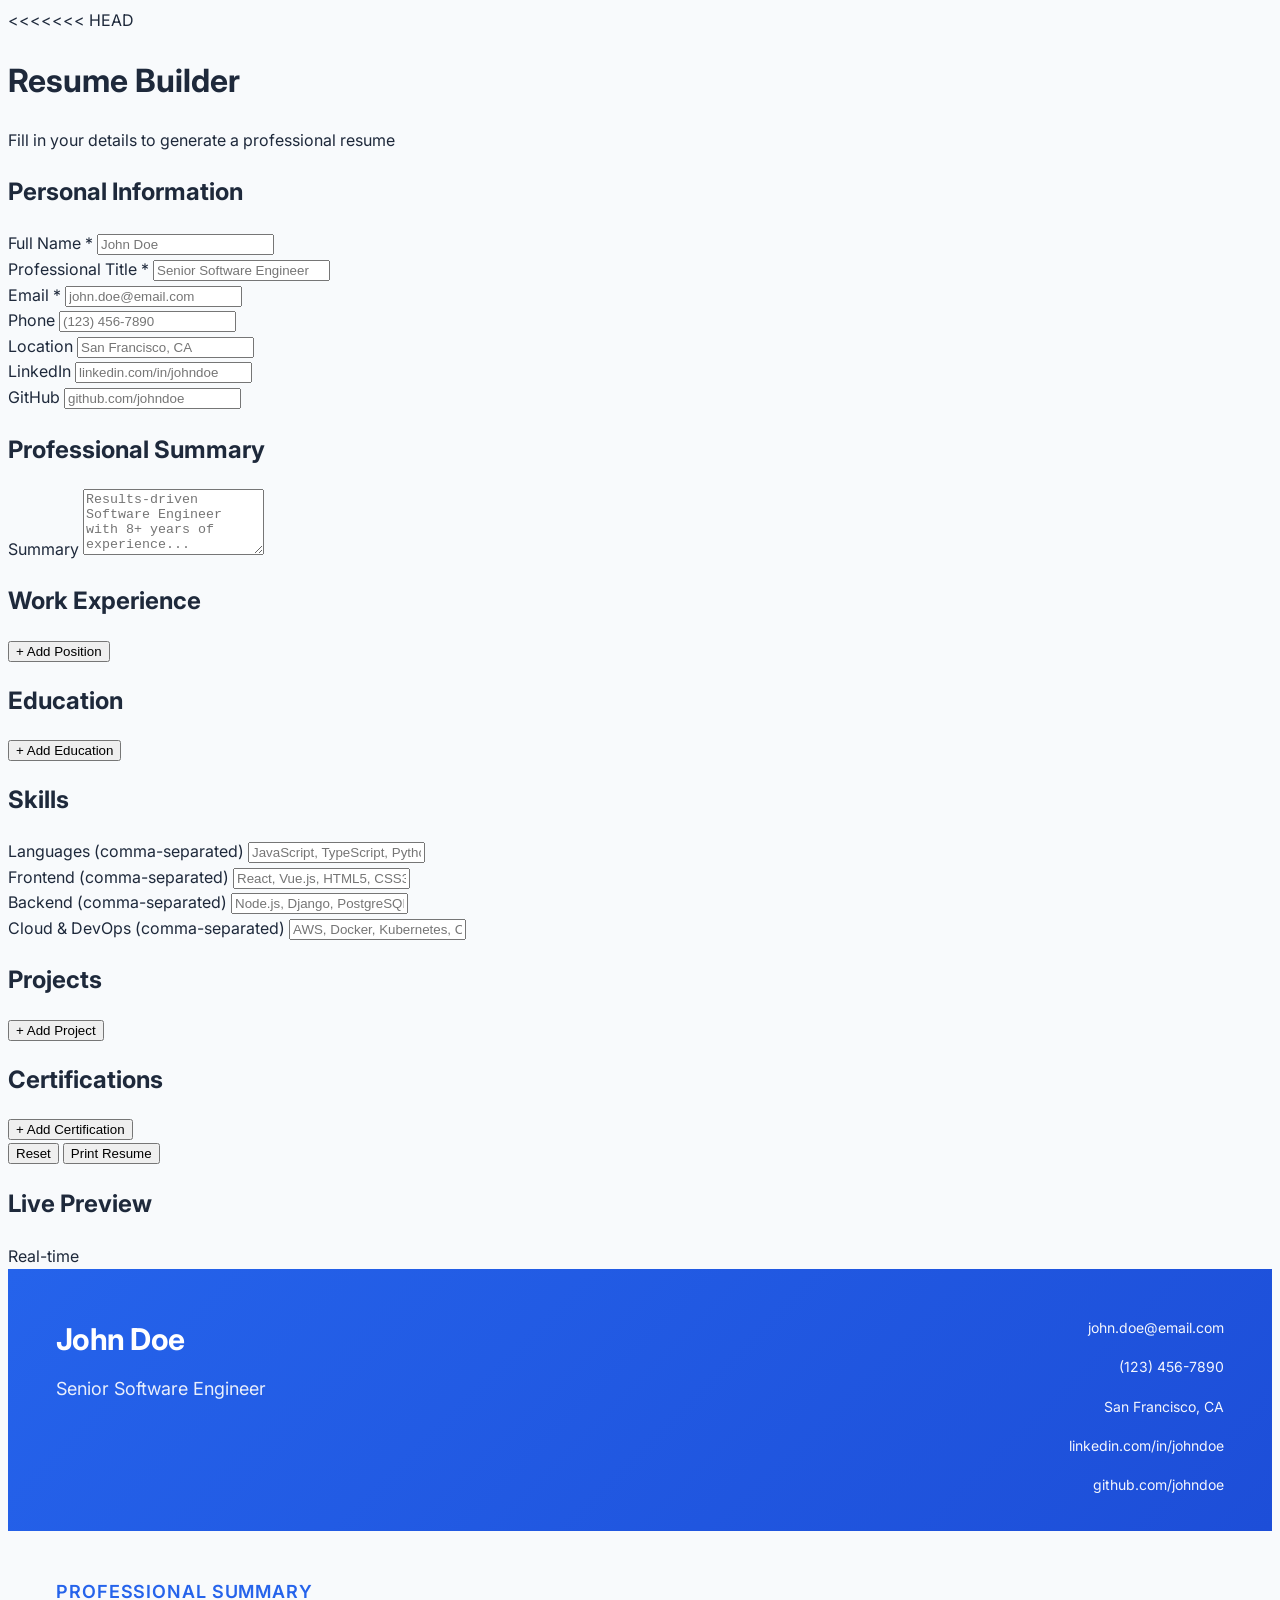
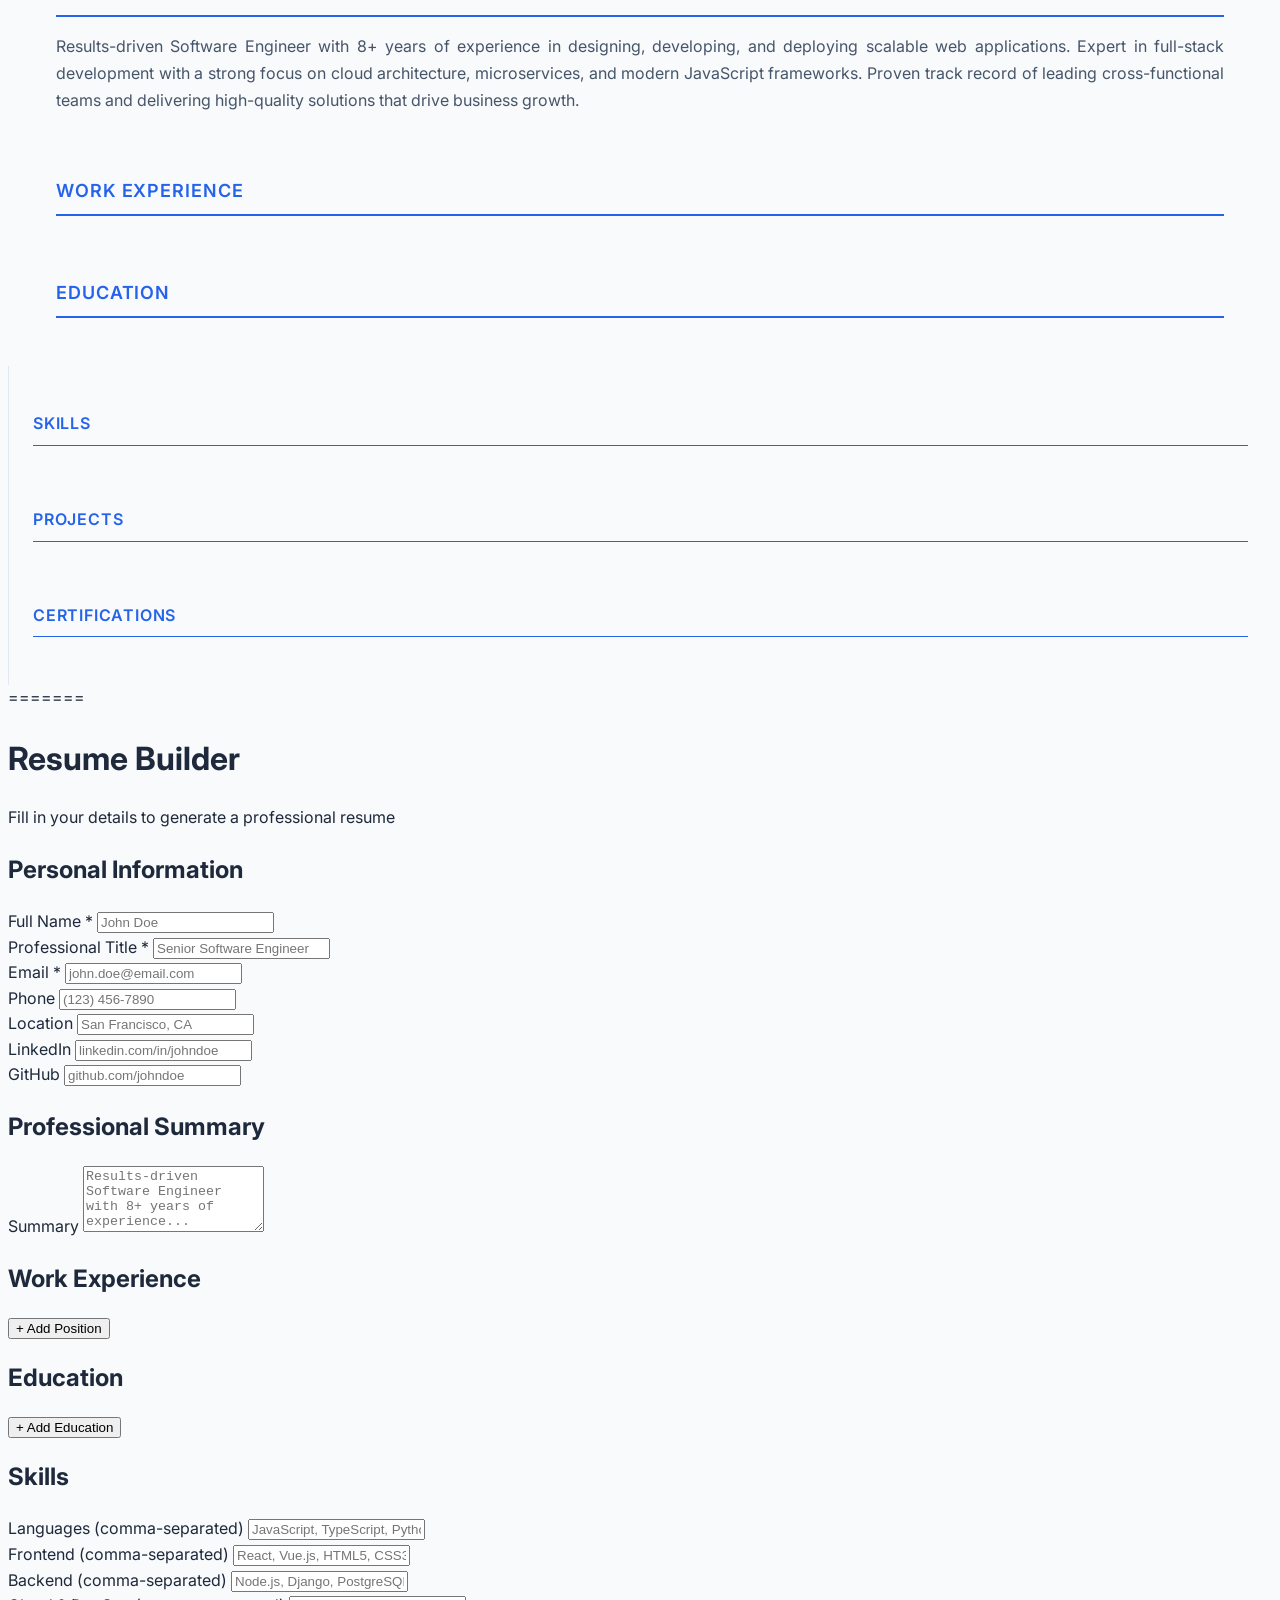
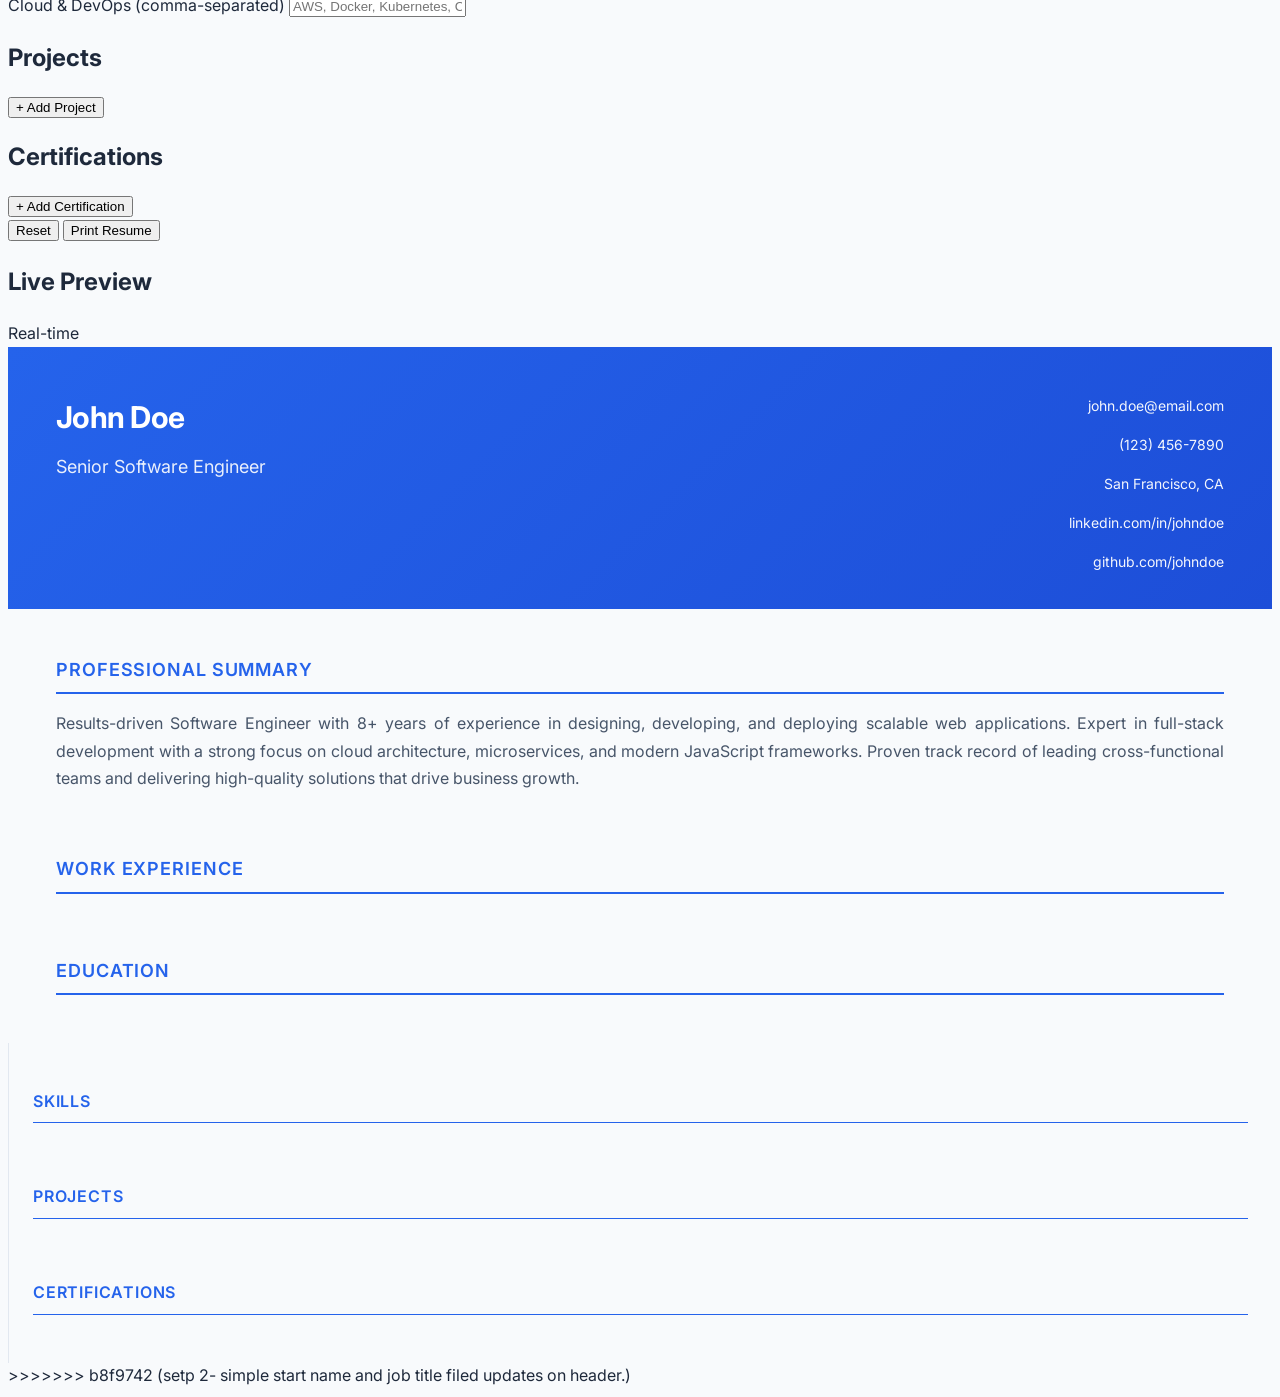
==== index.html @ 6e90a6a2 "Fresh start" ====
<<<<<<< HEAD
<!DOCTYPE html>
<html lang="en">
<head>
    <meta charset="UTF-8">
    <meta name="viewport" content="width=device-width, initial-scale=1.0">
    <title>Resume Builder - Live Preview</title>
    <link rel="stylesheet" href="styles.css">
    <link rel="preconnect" href="https://fonts.googleapis.com">
    <link rel="preconnect" href="https://fonts.gstatic.com" crossorigin>
    <link href="https://fonts.googleapis.com/css2?family=Inter:wght@300;400;500;600;700&display=swap" rel="stylesheet">
</head>
<body>
    <div class="app-container">
        <!-- Form Panel -->
        <div class="form-panel">
            <div class="form-header">
                <h1>Resume Builder</h1>
                <p>Fill in your details to generate a professional resume</p>
            </div>

            <form id="resume-form" class="resume-form">
                <!-- Personal Information -->
                <div class="form-section">
                    <h2 class="form-section-title">Personal Information</h2>
                    
                    <div class="form-row">
                        <div class="form-group">
                            <label for="name">Full Name *</label>
                            <input type="text" id="name" name="name" placeholder="John Doe" required>
                        </div>
                        <div class="form-group">
                            <label for="title">Professional Title *</label>
                            <input type="text" id="title" name="title" placeholder="Senior Software Engineer" required>
                        </div>
                    </div>

                    <div class="form-row">
                        <div class="form-group">
                            <label for="email">Email *</label>
                            <input type="email" id="email" name="email" placeholder="john.doe@email.com" required>
                        </div>
                        <div class="form-group">
                            <label for="phone">Phone</label>
                            <input type="tel" id="phone" name="phone" placeholder="(123) 456-7890">
                        </div>
                    </div>

                    <div class="form-row">
                        <div class="form-group">
                            <label for="location">Location</label>
                            <input type="text" id="location" name="location" placeholder="San Francisco, CA">
                        </div>
                        <div class="form-group">
                            <label for="linkedin">LinkedIn</label>
                            <input type="url" id="linkedin" name="linkedin" placeholder="linkedin.com/in/johndoe">
                        </div>
                    </div>

                    <div class="form-group">
                        <label for="github">GitHub</label>
                        <input type="url" id="github" name="github" placeholder="github.com/johndoe">
                    </div>
                </div>

                <!-- Professional Summary -->
                <div class="form-section">
                    <h2 class="form-section-title">Professional Summary</h2>
                    <div class="form-group">
                        <label for="summary">Summary</label>
                        <textarea id="summary" name="summary" rows="4" placeholder="Results-driven Software Engineer with 8+ years of experience..."></textarea>
                    </div>
                </div>

                <!-- Work Experience -->
                <div class="form-section">
                    <h2 class="form-section-title">Work Experience</h2>
                    <div id="experience-entries" class="dynamic-entries">
                        <!-- Experience entries will be added here -->
                    </div>
                    <button type="button" class="add-entry-btn" id="add-experience">+ Add Position</button>
                </div>

                <!-- Education -->
                <div class="form-section">
                    <h2 class="form-section-title">Education</h2>
                    <div id="education-entries" class="dynamic-entries">
                        <!-- Education entries will be added here -->
                    </div>
                    <button type="button" class="add-entry-btn" id="add-education">+ Add Education</button>
                </div>

                <!-- Skills -->
                <div class="form-section">
                    <h2 class="form-section-title">Skills</h2>
                    <div class="form-group">
                        <label>Languages (comma-separated)</label>
                        <input type="text" id="skills-languages" name="skills-languages" placeholder="JavaScript, TypeScript, Python, Java">
                    </div>
                    <div class="form-group">
                        <label>Frontend (comma-separated)</label>
                        <input type="text" id="skills-frontend" name="skills-frontend" placeholder="React, Vue.js, HTML5, CSS3">
                    </div>
                    <div class="form-group">
                        <label>Backend (comma-separated)</label>
                        <input type="text" id="skills-backend" name="skills-backend" placeholder="Node.js, Django, PostgreSQL, MongoDB">
                    </div>
                    <div class="form-group">
                        <label>Cloud & DevOps (comma-separated)</label>
                        <input type="text" id="skills-cloud" name="skills-cloud" placeholder="AWS, Docker, Kubernetes, CI/CD">
                    </div>
                </div>

                <!-- Projects -->
                <div class="form-section">
                    <h2 class="form-section-title">Projects</h2>
                    <div id="project-entries" class="dynamic-entries">
                        <!-- Project entries will be added here -->
                    </div>
                    <button type="button" class="add-entry-btn" id="add-project">+ Add Project</button>
                </div>

                <!-- Certifications -->
                <div class="form-section">
                    <h2 class="form-section-title">Certifications</h2>
                    <div id="certification-entries" class="dynamic-entries">
                        <!-- Certification entries will be added here -->
                    </div>
                    <button type="button" class="add-entry-btn" id="add-certification">+ Add Certification</button>
                </div>

                <!-- Actions -->
                <div class="form-actions">
                    <button type="button" class="btn btn-secondary" id="reset-form">Reset</button>
                    <button type="button" class="btn btn-primary" id="print-resume">Print Resume</button>
                </div>
            </form>
        </div>

        <!-- Preview Panel -->
        <div class="preview-panel">
            <div class="preview-header">
                <h2>Live Preview</h2>
                <span class="preview-badge">Real-time</span>
            </div>
            <div class="preview-container">
                <div class="resume-preview" id="resume-preview">
                    <!-- Header Section -->
                    <header class="header">
                        <div class="header-content">
                            <div class="header-left">
                                <h1 class="name" id="preview-name">John Doe</h1>
                                <p class="title" id="preview-title">Senior Software Engineer</p>
                            </div>
                            <div class="header-right">
                                <div class="contact-info">
                                    <p id="preview-email-container"><a href="mailto:john.doe@email.com" id="preview-email">john.doe@email.com</a></p>
                                    <p id="preview-phone-container"><a href="tel:+1234567890" id="preview-phone">(123) 456-7890</a></p>
                                    <p id="preview-location-container">San Francisco, CA</p>
                                    <p id="preview-linkedin-container"><a href="https://linkedin.com/in/johndoe" target="_blank" id="preview-linkedin">linkedin.com/in/johndoe</a></p>
                                    <p id="preview-github-container"><a href="https://github.com/johndoe" target="_blank" id="preview-github">github.com/johndoe</a></p>
                                </div>
                            </div>
                        </div>
                    </header>

                    <!-- Main Content -->
                    <main class="main-content">
                        <!-- Summary Section -->
                        <section class="section summary-section" id="preview-summary-section">
                            <h2 class="section-title">Professional Summary</h2>
                            <p class="summary-text" id="preview-summary">
                                Results-driven Software Engineer with 8+ years of experience in designing, developing, and deploying scalable web applications. 
                                Expert in full-stack development with a strong focus on cloud architecture, microservices, and modern JavaScript frameworks. 
                                Proven track record of leading cross-functional teams and delivering high-quality solutions that drive business growth.
                            </p>
                        </section>

                        <!-- Experience Section -->
                        <section class="section experience-section">
                            <h2 class="section-title">Work Experience</h2>
                            <div id="preview-experience">
                                <!-- Experience preview will be updated dynamically -->
                            </div>
                        </section>

                        <!-- Education Section -->
                        <section class="section education-section">
                            <h2 class="section-title">Education</h2>
                            <div id="preview-education">
                                <!-- Education preview will be updated dynamically -->
                            </div>
                        </section>
                    </main>

                    <!-- Sidebar -->
                    <aside class="sidebar">
                        <!-- Skills Section -->
                        <section class="section skills-section">
                            <h2 class="section-title">Skills</h2>
                            <div id="preview-skills">
                                <!-- Skills preview will be updated dynamically -->
                            </div>
                        </section>

                        <!-- Projects Section -->
                        <section class="section projects-section">
                            <h2 class="section-title">Projects</h2>
                            <div id="preview-projects">
                                <!-- Projects preview will be updated dynamically -->
                            </div>
                        </section>

                        <!-- Certifications Section -->
                        <section class="section certifications-section">
                            <h2 class="section-title">Certifications</h2>
                            <div id="preview-certifications">
                                <!-- Certifications preview will be updated dynamically -->
                            </div>
                        </section>
                    </aside>
                </div>
            </div>
        </div>
    </div>

    <script src="script.js"></script>
</body>
=======
<!DOCTYPE html>
<html lang="en">
<head>
    <meta charset="UTF-8">
    <meta name="viewport" content="width=device-width, initial-scale=1.0">
    <title>Resume Builder - Live Preview</title>
    <link rel="stylesheet" href="styles.css">
    <link rel="preconnect" href="https://fonts.googleapis.com">
    <link rel="preconnect" href="https://fonts.gstatic.com" crossorigin>
    <link href="https://fonts.googleapis.com/css2?family=Inter:wght@300;400;500;600;700&display=swap" rel="stylesheet">
</head>
<body>
    <div class="app-container">
        <!-- Form Panel -->
        <div class="form-panel">
            <div class="form-header">
                <h1>Resume Builder</h1>
                <p>Fill in your details to generate a professional resume</p>
            </div>

            <form id="resume-form" class="resume-form">
                <!-- Personal Information -->
                <div class="form-section">
                    <h2 class="form-section-title">Personal Information</h2>
                    
                    <div class="form-row">
                        <div class="form-group">
                            <label for="name">Full Name *</label>
                            <input type="text" id="name" name="name" placeholder="John Doe" required>
                        </div>
                        <div class="form-group">
                            <label for="title">Professional Title *</label>
                            <input type="text" id="title" name="title" placeholder="Senior Software Engineer" required>
                        </div>
                    </div>

                    <div class="form-row">
                        <div class="form-group">
                            <label for="email">Email *</label>
                            <input type="email" id="email" name="email" placeholder="john.doe@email.com" required>
                        </div>
                        <div class="form-group">
                            <label for="phone">Phone</label>
                            <input type="tel" id="phone" name="phone" placeholder="(123) 456-7890">
                        </div>
                    </div>

                    <div class="form-row">
                        <div class="form-group">
                            <label for="location">Location</label>
                            <input type="text" id="location" name="location" placeholder="San Francisco, CA">
                        </div>
                        <div class="form-group">
                            <label for="linkedin">LinkedIn</label>
                            <input type="url" id="linkedin" name="linkedin" placeholder="linkedin.com/in/johndoe">
                        </div>
                    </div>

                    <div class="form-group">
                        <label for="github">GitHub</label>
                        <input type="url" id="github" name="github" placeholder="github.com/johndoe">
                    </div>
                </div>

                <!-- Professional Summary -->
                <div class="form-section">
                    <h2 class="form-section-title">Professional Summary</h2>
                    <div class="form-group">
                        <label for="summary">Summary</label>
                        <textarea id="summary" name="summary" rows="4" placeholder="Results-driven Software Engineer with 8+ years of experience..."></textarea>
                    </div>
                </div>

                <!-- Work Experience -->
                <div class="form-section">
                    <h2 class="form-section-title">Work Experience</h2>
                    <div id="experience-entries" class="dynamic-entries">
                        <!-- Experience entries will be added here -->
                    </div>
                    <button type="button" class="add-entry-btn" id="add-experience">+ Add Position</button>
                </div>

                <!-- Education -->
                <div class="form-section">
                    <h2 class="form-section-title">Education</h2>
                    <div id="education-entries" class="dynamic-entries">
                        <!-- Education entries will be added here -->
                    </div>
                    <button type="button" class="add-entry-btn" id="add-education">+ Add Education</button>
                </div>

                <!-- Skills -->
                <div class="form-section">
                    <h2 class="form-section-title">Skills</h2>
                    <div class="form-group">
                        <label>Languages (comma-separated)</label>
                        <input type="text" id="skills-languages" name="skills-languages" placeholder="JavaScript, TypeScript, Python, Java">
                    </div>
                    <div class="form-group">
                        <label>Frontend (comma-separated)</label>
                        <input type="text" id="skills-frontend" name="skills-frontend" placeholder="React, Vue.js, HTML5, CSS3">
                    </div>
                    <div class="form-group">
                        <label>Backend (comma-separated)</label>
                        <input type="text" id="skills-backend" name="skills-backend" placeholder="Node.js, Django, PostgreSQL, MongoDB">
                    </div>
                    <div class="form-group">
                        <label>Cloud & DevOps (comma-separated)</label>
                        <input type="text" id="skills-cloud" name="skills-cloud" placeholder="AWS, Docker, Kubernetes, CI/CD">
                    </div>
                </div>

                <!-- Projects -->
                <div class="form-section">
                    <h2 class="form-section-title">Projects</h2>
                    <div id="project-entries" class="dynamic-entries">
                        <!-- Project entries will be added here -->
                    </div>
                    <button type="button" class="add-entry-btn" id="add-project">+ Add Project</button>
                </div>

                <!-- Certifications -->
                <div class="form-section">
                    <h2 class="form-section-title">Certifications</h2>
                    <div id="certification-entries" class="dynamic-entries">
                        <!-- Certification entries will be added here -->
                    </div>
                    <button type="button" class="add-entry-btn" id="add-certification">+ Add Certification</button>
                </div>

                <!-- Actions -->
                <div class="form-actions">
                    <button type="button" class="btn btn-secondary" id="reset-form">Reset</button>
                    <button type="button" class="btn btn-primary" id="print-resume">Print Resume</button>
                </div>
            </form>
        </div>

        <!-- Preview Panel -->
        <div class="preview-panel">
            <div class="preview-header">
                <h2>Live Preview</h2>
                <span class="preview-badge">Real-time</span>
            </div>
            <div class="preview-container">
                <div class="resume-preview" id="resume-preview">
                    <!-- Header Section -->
                    <header class="header">
                        <div class="header-content">
                            <div class="header-left">
                                <h1 class="name" id="preview-name">John Doe</h1>
                                <p class="title" id="preview-title">Senior Software Engineer</p>
                            </div>
                            <div class="header-right">
                                <div class="contact-info">
                                    <p id="preview-email-container"><a href="mailto:john.doe@email.com" id="preview-email">john.doe@email.com</a></p>
                                    <p id="preview-phone-container"><a href="tel:+1234567890" id="preview-phone">(123) 456-7890</a></p>
                                    <p id="preview-location-container">San Francisco, CA</p>
                                    <p id="preview-linkedin-container"><a href="https://linkedin.com/in/johndoe" target="_blank" id="preview-linkedin">linkedin.com/in/johndoe</a></p>
                                    <p id="preview-github-container"><a href="https://github.com/johndoe" target="_blank" id="preview-github">github.com/johndoe</a></p>
                                </div>
                            </div>
                        </div>
                    </header>

                    <!-- Main Content -->
                    <main class="main-content">
                        <!-- Summary Section -->
                        <section class="section summary-section" id="preview-summary-section">
                            <h2 class="section-title">Professional Summary</h2>
                            <p class="summary-text" id="preview-summary">
                                Results-driven Software Engineer with 8+ years of experience in designing, developing, and deploying scalable web applications. 
                                Expert in full-stack development with a strong focus on cloud architecture, microservices, and modern JavaScript frameworks. 
                                Proven track record of leading cross-functional teams and delivering high-quality solutions that drive business growth.
                            </p>
                        </section>

                        <!-- Experience Section -->
                        <section class="section experience-section">
                            <h2 class="section-title">Work Experience</h2>
                            <div id="preview-experience">
                                <!-- Experience preview will be updated dynamically -->
                            </div>
                        </section>

                        <!-- Education Section -->
                        <section class="section education-section">
                            <h2 class="section-title">Education</h2>
                            <div id="preview-education">
                                <!-- Education preview will be updated dynamically -->
                            </div>
                        </section>
                    </main>

                    <!-- Sidebar -->
                    <aside class="sidebar">
                        <!-- Skills Section -->
                        <section class="section skills-section">
                            <h2 class="section-title">Skills</h2>
                            <div id="preview-skills">
                                <!-- Skills preview will be updated dynamically -->
                            </div>
                        </section>

                        <!-- Projects Section -->
                        <section class="section projects-section">
                            <h2 class="section-title">Projects</h2>
                            <div id="preview-projects">
                                <!-- Projects preview will be updated dynamically -->
                            </div>
                        </section>

                        <!-- Certifications Section -->
                        <section class="section certifications-section">
                            <h2 class="section-title">Certifications</h2>
                            <div id="preview-certifications">
                                <!-- Certifications preview will be updated dynamically -->
                            </div>
                        </section>
                    </aside>
                </div>
            </div>
        </div>
    </div>

    <script src="script.js"></script>
</body>
>>>>>>> b8f9742 (setp 2- simple start name and job title filed updates on header.)
</html>
---- styles.css ----
<<<<<<< HEAD
/* ========================================
   Resume Template - Professional Styles
   ======================================== */

/* CSS Reset & Base Styles */
*, *::before, *::after {
    margin: 0;
    padding: 0;
    box-sizing: border-box;
}

:root {
    /* Color Palette */
    --primary-color: #2563eb;
    --primary-dark: #1d4ed8;
    --secondary-color: #64748b;
    --text-primary: #1e293b;
    --text-secondary: #475569;
    --text-muted: #94a3b8;
    --bg-primary: #ffffff;
    --bg-secondary: #f8fafc;
    --border-color: #e2e8f0;
    --accent-bg: #eff6ff;

    /* Typography */
    --font-family: 'Inter', -apple-system, BlinkMacSystemFont, 'Segoe UI', Roboto, Oxygen, Ubuntu, sans-serif;
    --font-size-xs: 0.75rem;
    --font-size-sm: 0.875rem;
    --font-size-base: 1rem;
    --font-size-lg: 1.125rem;
    --font-size-xl: 1.25rem;
    --font-size-2xl: 1.5rem;
    --font-size-3xl: 1.875rem;

    /* Spacing */
    --spacing-xs: 0.25rem;
    --spacing-sm: 0.5rem;
    --spacing-md: 1rem;
    --spacing-lg: 1.5rem;
    --spacing-xl: 2rem;
    --spacing-2xl: 3rem;

    /* Layout */
    --sidebar-width: 280px;
    --container-max-width: 1100px;
    --border-radius: 6px;
    --line-height: 1.6;
}

html {
    font-size: 16px;
    -webkit-print-color-adjust: exact;
    print-color-adjust: exact;
}

body {
    font-family: var(--font-family);
    font-size: var(--font-size-base);
    line-height: var(--line-height);
    color: var(--text-primary);
    background-color: var(--bg-secondary);
    min-height: 100vh;
}

/* ========================================
   Resume Container
   ======================================== */

.resume-container {
    max-width: var(--container-max-width);
    margin: var(--spacing-xl) auto;
    background: var(--bg-primary);
    box-shadow: 0 4px 6px -1px rgba(0, 0, 0, 0.1), 0 2px 4px -1px rgba(0, 0, 0, 0.06);
    border-radius: var(--border-radius);
    overflow: hidden;
    display: grid;
    grid-template-columns: 1fr var(--sidebar-width);
    gap: 0;
}

/* ========================================
   Header Section
   ======================================== */

.header {
    grid-column: 1 / -1;
    background: linear-gradient(135deg, var(--primary-color) 0%, var(--primary-dark) 100%);
    color: white;
    padding: var(--spacing-xl) var(--spacing-2xl);
}

.header-content {
    display: flex;
    justify-content: space-between;
    align-items: flex-start;
    gap: var(--spacing-xl);
}

.header-left {
    flex: 1;
}

.name {
    font-size: var(--font-size-3xl);
    font-weight: 700;
    letter-spacing: -0.025em;
    margin-bottom: var(--spacing-xs);
    line-height: 1.2;
}

.title {
    font-size: var(--font-size-lg);
    font-weight: 400;
    opacity: 0.9;
}

.header-right {
    flex-shrink: 0;
}

.contact-info {
    text-align: right;
    font-size: var(--font-size-sm);
    line-height: 1.8;
    opacity: 0.95;
}

.contact-info p {
    margin-bottom: 2px;
}

.contact-info a {
    color: white;
    text-decoration: none;
    transition: opacity 0.2s ease;
}

.contact-info a:hover {
    opacity: 0.8;
    text-decoration: underline;
}

/* ========================================
   Main Content Area
   ======================================== */

.main-content {
    padding: var(--spacing-xl) var(--spacing-2xl);
    display: flex;
    flex-direction: column;
    gap: var(--spacing-xl);
}

/* ========================================
   Sidebar
   ======================================== */

.sidebar {
    background: var(--bg-secondary);
    padding: var(--spacing-xl) var(--spacing-lg);
    display: flex;
    flex-direction: column;
    gap: var(--spacing-xl);
    border-left: 1px solid var(--border-color);
}

/* ========================================
   Section Styles
   ======================================== */

.section {
    margin-bottom: 0;
}

.section-title {
    font-size: var(--font-size-lg);
    font-weight: 600;
    color: var(--primary-color);
    text-transform: uppercase;
    letter-spacing: 0.05em;
    margin-bottom: var(--spacing-md);
    padding-bottom: var(--spacing-sm);
    border-bottom: 2px solid var(--primary-color);
}

/* Sidebar Section Titles */
.sidebar .section-title {
    font-size: var(--font-size-base);
    border-bottom-width: 1px;
}

/* ========================================
   Summary Section
   ======================================== */

.summary-text {
    color: var(--text-secondary);
    font-size: var(--font-size-base);
    line-height: 1.7;
    text-align: justify;
}

/* ========================================
   Experience Section
   ======================================== */

.job {
    margin-bottom: var(--spacing-lg);
}

.job:last-child {
    margin-bottom: 0;
}

.job-header {
    display: flex;
    justify-content: space-between;
    align-items: flex-start;
    gap: var(--spacing-md);
    margin-bottom: var(--spacing-sm);
    flex-wrap: wrap;
}

.job-title-company {
    display: flex;
    flex-direction: column;
    gap: 2px;
}

.job-title {
    font-size: var(--font-size-lg);
    font-weight: 600;
    color: var(--text-primary);
}

.company {
    font-size: var(--font-size-base);
    font-weight: 500;
    color: var(--primary-color);
}

.job-details {
    display: flex;
    flex-direction: column;
    align-items: flex-end;
    gap: 2px;
    flex-shrink: 0;
}

.location, .duration {
    font-size: var(--font-size-sm);
    color: var(--text-muted);
}

.job-responsibilities {
    list-style: none;
    padding-left: 0;
}

.job-responsibilities li {
    position: relative;
    padding-left: var(--spacing-lg);
    margin-bottom: var(--spacing-xs);
    color: var(--text-secondary);
    font-size: var(--font-size-sm);
    line-height: 1.6;
}

.job-responsibilities li::before {
    content: "•";
    position: absolute;
    left: 0;
    color: var(--primary-color);
    font-weight: bold;
}

/* ========================================
   Education Section
   ======================================== */

.education {
    margin-bottom: var(--spacing-md);
}

.education:last-child {
    margin-bottom: 0;
}

.education-header {
    display: flex;
    justify-content: space-between;
    align-items: flex-start;
    gap: var(--spacing-md);
    margin-bottom: var(--spacing-xs);
    flex-wrap: wrap;
}

.degree-info {
    display: flex;
    flex-direction: column;
    gap: 2px;
}

.degree {
    font-size: var(--font-size-base);
    font-weight: 600;
    color: var(--text-primary);
}

.school {
    font-size: var(--font-size-sm);
    font-weight: 500;
    color: var(--primary-color);
}

.education-details {
    display: flex;
    flex-direction: column;
    align-items: flex-end;
    gap: 2px;
    flex-shrink: 0;
}

.education-extra {
    font-size: var(--font-size-sm);
    color: var(--text-muted);
    font-style: italic;
}

/* ========================================
   Skills Section
   ======================================== */

.skill-category {
    margin-bottom: var(--spacing-md);
}

.skill-category:last-child {
    margin-bottom: 0;
}

.skill-category-title {
    font-size: var(--font-size-sm);
    font-weight: 600;
    color: var(--text-primary);
    margin-bottom: var(--spacing-xs);
    text-transform: uppercase;
    letter-spacing: 0.03em;
}

.skill-list {
    list-style: none;
    padding-left: 0;
}

.skill-list li {
    font-size: var(--font-size-sm);
    color: var(--text-secondary);
    padding: 2px 0;
}

/* ========================================
   Projects Section
   ======================================== */

.project {
    margin-bottom: var(--spacing-md);
}

.project:last-child {
    margin-bottom: 0;
}

.project-title {
    font-size: var(--font-size-sm);
    font-weight: 600;
    color: var(--text-primary);
    margin-bottom: var(--spacing-xs);
}

.project-description {
    font-size: var(--font-size-sm);
    color: var(--text-secondary);
    line-height: 1.5;
}

/* ========================================
   Certifications Section
   ======================================== */

.certification-list {
    list-style: none;
    padding-left: 0;
}

.certification-list li {
    display: flex;
    flex-direction: column;
    gap: 2px;
    margin-bottom: var(--spacing-sm);
}

.certification-list li:last-child {
    margin-bottom: 0;
}

.certification-name {
    font-size: var(--font-size-sm);
    font-weight: 500;
    color: var(--text-primary);
}

.certification-org {
    font-size: var(--font-size-xs);
    color: var(--text-muted);
}

/* ========================================
   Responsive Design
   ======================================== */

@media (max-width: 900px) {
    .resume-container {
        grid-template-columns: 1fr;
        max-width: 800px;
    }

    .sidebar {
        border-left: none;
        border-top: 1px solid var(--border-color);
    }

    .header-content {
        flex-direction: column;
        text-align: center;
    }

    .header-right {
        text-align: center;
    }

    .contact-info {
        text-align: center;
    }

    .job-header,
    .education-header {
        flex-direction: column;
        align-items: flex-start;
    }

    .job-details,
    .education-details {
        align-items: flex-start;
    }
}

@media (max-width: 600px) {
    :root {
        --spacing-xl: 1.5rem;
        --spacing-2xl: 1.5rem;
    }

    .name {
        font-size: var(--font-size-2xl);
    }

    .title {
        font-size: var(--font-size-base);
    }
}

/* ========================================
   Print Styles
   ======================================== */

@media print {
    body {
        background: white;
    }

    .resume-container {
        max-width: 100%;
        margin: 0;
        box-shadow: none;
        border-radius: 0;
        grid-template-columns: 1fr var(--sidebar-width);
    }

    .header {
        background: var(--primary-color) !important;
        -webkit-print-color-adjust: exact;
        print-color-adjust: exact;
        padding: 1.5rem 2rem;
    }

    .main-content {
        padding: 1.5rem 2rem;
    }

    .sidebar {
        padding: 1.5rem;
        background: var(--bg-secondary) !important;
        -webkit-print-color-adjust: exact;
        print-color-adjust: exact;
    }

    /* Ensure links are visible in print */
    a {
        text-decoration: none;
        color: inherit;
    }

    /* Remove any hover effects */
    a:hover {
        text-decoration: none;
    }

    /* Prevent page breaks inside sections */
    .section {
        break-inside: avoid;
        page-break-inside: avoid;
    }

    .job, .education, .project {
        break-inside: avoid;
        page-break-inside: avoid;
    }

    /* Adjust font sizes for print if needed */
    .name {
        font-size: 1.75rem;
    }

    /* Ensure proper contrast */
    .job-responsibilities li::before {
        color: var(--primary-color) !important;
        -webkit-print-color-adjust: exact;
        print-color-adjust: exact;
    }

    .section-title {
        color: var(--primary-color) !important;
        -webkit-print-color-adjust: exact;
        print-color-adjust: exact;
    }

    .company, .school {
        color: var(--primary-color) !important;
        -webkit-print-color-adjust: exact;
        print-color-adjust: exact;
    }
}

/* ========================================
   Page Break Helpers for Multi-Page Prints
   ======================================== */

@page {
    size: letter;
    margin: 0.5in;
}

/* Force sidebar to stay together */
.sidebar {
    break-inside: avoid;
    page-break-inside: avoid;
=======
/* ========================================
   Resume Template - Professional Styles
   ======================================== */

/* CSS Reset & Base Styles */
*, *::before, *::after {
    margin: 0;
    padding: 0;
    box-sizing: border-box;
}

:root {
    /* Color Palette */
    --primary-color: #2563eb;
    --primary-dark: #1d4ed8;
    --secondary-color: #64748b;
    --text-primary: #1e293b;
    --text-secondary: #475569;
    --text-muted: #94a3b8;
    --bg-primary: #ffffff;
    --bg-secondary: #f8fafc;
    --border-color: #e2e8f0;
    --accent-bg: #eff6ff;

    /* Typography */
    --font-family: 'Inter', -apple-system, BlinkMacSystemFont, 'Segoe UI', Roboto, Oxygen, Ubuntu, sans-serif;
    --font-size-xs: 0.75rem;
    --font-size-sm: 0.875rem;
    --font-size-base: 1rem;
    --font-size-lg: 1.125rem;
    --font-size-xl: 1.25rem;
    --font-size-2xl: 1.5rem;
    --font-size-3xl: 1.875rem;

    /* Spacing */
    --spacing-xs: 0.25rem;
    --spacing-sm: 0.5rem;
    --spacing-md: 1rem;
    --spacing-lg: 1.5rem;
    --spacing-xl: 2rem;
    --spacing-2xl: 3rem;

    /* Layout */
    --sidebar-width: 280px;
    --container-max-width: 1100px;
    --border-radius: 6px;
    --line-height: 1.6;
}

html {
    font-size: 16px;
    -webkit-print-color-adjust: exact;
    print-color-adjust: exact;
}

body {
    font-family: var(--font-family);
    font-size: var(--font-size-base);
    line-height: var(--line-height);
    color: var(--text-primary);
    background-color: var(--bg-secondary);
    min-height: 100vh;
}

/* ========================================
   Resume Container
   ======================================== */

.resume-container {
    max-width: var(--container-max-width);
    margin: var(--spacing-xl) auto;
    background: var(--bg-primary);
    box-shadow: 0 4px 6px -1px rgba(0, 0, 0, 0.1), 0 2px 4px -1px rgba(0, 0, 0, 0.06);
    border-radius: var(--border-radius);
    overflow: hidden;
    display: grid;
    grid-template-columns: 1fr var(--sidebar-width);
    gap: 0;
}

/* ========================================
   Header Section
   ======================================== */

.header {
    grid-column: 1 / -1;
    background: linear-gradient(135deg, var(--primary-color) 0%, var(--primary-dark) 100%);
    color: white;
    padding: var(--spacing-xl) var(--spacing-2xl);
}

.header-content {
    display: flex;
    justify-content: space-between;
    align-items: flex-start;
    gap: var(--spacing-xl);
}

.header-left {
    flex: 1;
}

.name {
    font-size: var(--font-size-3xl);
    font-weight: 700;
    letter-spacing: -0.025em;
    margin-bottom: var(--spacing-xs);
    line-height: 1.2;
}

.title {
    font-size: var(--font-size-lg);
    font-weight: 400;
    opacity: 0.9;
}

.header-right {
    flex-shrink: 0;
}

.contact-info {
    text-align: right;
    font-size: var(--font-size-sm);
    line-height: 1.8;
    opacity: 0.95;
}

.contact-info p {
    margin-bottom: 2px;
}

.contact-info a {
    color: white;
    text-decoration: none;
    transition: opacity 0.2s ease;
}

.contact-info a:hover {
    opacity: 0.8;
    text-decoration: underline;
}

/* ========================================
   Main Content Area
   ======================================== */

.main-content {
    padding: var(--spacing-xl) var(--spacing-2xl);
    display: flex;
    flex-direction: column;
    gap: var(--spacing-xl);
}

/* ========================================
   Sidebar
   ======================================== */

.sidebar {
    background: var(--bg-secondary);
    padding: var(--spacing-xl) var(--spacing-lg);
    display: flex;
    flex-direction: column;
    gap: var(--spacing-xl);
    border-left: 1px solid var(--border-color);
}

/* ========================================
   Section Styles
   ======================================== */

.section {
    margin-bottom: 0;
}

.section-title {
    font-size: var(--font-size-lg);
    font-weight: 600;
    color: var(--primary-color);
    text-transform: uppercase;
    letter-spacing: 0.05em;
    margin-bottom: var(--spacing-md);
    padding-bottom: var(--spacing-sm);
    border-bottom: 2px solid var(--primary-color);
}

/* Sidebar Section Titles */
.sidebar .section-title {
    font-size: var(--font-size-base);
    border-bottom-width: 1px;
}

/* ========================================
   Summary Section
   ======================================== */

.summary-text {
    color: var(--text-secondary);
    font-size: var(--font-size-base);
    line-height: 1.7;
    text-align: justify;
}

/* ========================================
   Experience Section
   ======================================== */

.job {
    margin-bottom: var(--spacing-lg);
}

.job:last-child {
    margin-bottom: 0;
}

.job-header {
    display: flex;
    justify-content: space-between;
    align-items: flex-start;
    gap: var(--spacing-md);
    margin-bottom: var(--spacing-sm);
    flex-wrap: wrap;
}

.job-title-company {
    display: flex;
    flex-direction: column;
    gap: 2px;
}

.job-title {
    font-size: var(--font-size-lg);
    font-weight: 600;
    color: var(--text-primary);
}

.company {
    font-size: var(--font-size-base);
    font-weight: 500;
    color: var(--primary-color);
}

.job-details {
    display: flex;
    flex-direction: column;
    align-items: flex-end;
    gap: 2px;
    flex-shrink: 0;
}

.location, .duration {
    font-size: var(--font-size-sm);
    color: var(--text-muted);
}

.job-responsibilities {
    list-style: none;
    padding-left: 0;
}

.job-responsibilities li {
    position: relative;
    padding-left: var(--spacing-lg);
    margin-bottom: var(--spacing-xs);
    color: var(--text-secondary);
    font-size: var(--font-size-sm);
    line-height: 1.6;
}

.job-responsibilities li::before {
    content: "•";
    position: absolute;
    left: 0;
    color: var(--primary-color);
    font-weight: bold;
}

/* ========================================
   Education Section
   ======================================== */

.education {
    margin-bottom: var(--spacing-md);
}

.education:last-child {
    margin-bottom: 0;
}

.education-header {
    display: flex;
    justify-content: space-between;
    align-items: flex-start;
    gap: var(--spacing-md);
    margin-bottom: var(--spacing-xs);
    flex-wrap: wrap;
}

.degree-info {
    display: flex;
    flex-direction: column;
    gap: 2px;
}

.degree {
    font-size: var(--font-size-base);
    font-weight: 600;
    color: var(--text-primary);
}

.school {
    font-size: var(--font-size-sm);
    font-weight: 500;
    color: var(--primary-color);
}

.education-details {
    display: flex;
    flex-direction: column;
    align-items: flex-end;
    gap: 2px;
    flex-shrink: 0;
}

.education-extra {
    font-size: var(--font-size-sm);
    color: var(--text-muted);
    font-style: italic;
}

/* ========================================
   Skills Section
   ======================================== */

.skill-category {
    margin-bottom: var(--spacing-md);
}

.skill-category:last-child {
    margin-bottom: 0;
}

.skill-category-title {
    font-size: var(--font-size-sm);
    font-weight: 600;
    color: var(--text-primary);
    margin-bottom: var(--spacing-xs);
    text-transform: uppercase;
    letter-spacing: 0.03em;
}

.skill-list {
    list-style: none;
    padding-left: 0;
}

.skill-list li {
    font-size: var(--font-size-sm);
    color: var(--text-secondary);
    padding: 2px 0;
}

/* ========================================
   Projects Section
   ======================================== */

.project {
    margin-bottom: var(--spacing-md);
}

.project:last-child {
    margin-bottom: 0;
}

.project-title {
    font-size: var(--font-size-sm);
    font-weight: 600;
    color: var(--text-primary);
    margin-bottom: var(--spacing-xs);
}

.project-description {
    font-size: var(--font-size-sm);
    color: var(--text-secondary);
    line-height: 1.5;
}

/* ========================================
   Certifications Section
   ======================================== */

.certification-list {
    list-style: none;
    padding-left: 0;
}

.certification-list li {
    display: flex;
    flex-direction: column;
    gap: 2px;
    margin-bottom: var(--spacing-sm);
}

.certification-list li:last-child {
    margin-bottom: 0;
}

.certification-name {
    font-size: var(--font-size-sm);
    font-weight: 500;
    color: var(--text-primary);
}

.certification-org {
    font-size: var(--font-size-xs);
    color: var(--text-muted);
}

/* ========================================
   Responsive Design
   ======================================== */

@media (max-width: 900px) {
    .resume-container {
        grid-template-columns: 1fr;
        max-width: 800px;
    }

    .sidebar {
        border-left: none;
        border-top: 1px solid var(--border-color);
    }

    .header-content {
        flex-direction: column;
        text-align: center;
    }

    .header-right {
        text-align: center;
    }

    .contact-info {
        text-align: center;
    }

    .job-header,
    .education-header {
        flex-direction: column;
        align-items: flex-start;
    }

    .job-details,
    .education-details {
        align-items: flex-start;
    }
}

@media (max-width: 600px) {
    :root {
        --spacing-xl: 1.5rem;
        --spacing-2xl: 1.5rem;
    }

    .name {
        font-size: var(--font-size-2xl);
    }

    .title {
        font-size: var(--font-size-base);
    }
}

/* ========================================
   Print Styles
   ======================================== */

@media print {
    body {
        background: white;
    }

    .resume-container {
        max-width: 100%;
        margin: 0;
        box-shadow: none;
        border-radius: 0;
        grid-template-columns: 1fr var(--sidebar-width);
    }

    .header {
        background: var(--primary-color) !important;
        -webkit-print-color-adjust: exact;
        print-color-adjust: exact;
        padding: 1.5rem 2rem;
    }

    .main-content {
        padding: 1.5rem 2rem;
    }

    .sidebar {
        padding: 1.5rem;
        background: var(--bg-secondary) !important;
        -webkit-print-color-adjust: exact;
        print-color-adjust: exact;
    }

    /* Ensure links are visible in print */
    a {
        text-decoration: none;
        color: inherit;
    }

    /* Remove any hover effects */
    a:hover {
        text-decoration: none;
    }

    /* Prevent page breaks inside sections */
    .section {
        break-inside: avoid;
        page-break-inside: avoid;
    }

    .job, .education, .project {
        break-inside: avoid;
        page-break-inside: avoid;
    }

    /* Adjust font sizes for print if needed */
    .name {
        font-size: 1.75rem;
    }

    /* Ensure proper contrast */
    .job-responsibilities li::before {
        color: var(--primary-color) !important;
        -webkit-print-color-adjust: exact;
        print-color-adjust: exact;
    }

    .section-title {
        color: var(--primary-color) !important;
        -webkit-print-color-adjust: exact;
        print-color-adjust: exact;
    }

    .company, .school {
        color: var(--primary-color) !important;
        -webkit-print-color-adjust: exact;
        print-color-adjust: exact;
    }
}

/* ========================================
   Page Break Helpers for Multi-Page Prints
   ======================================== */

@page {
    size: letter;
    margin: 0.5in;
}

/* Force sidebar to stay together */
.sidebar {
    break-inside: avoid;
    page-break-inside: avoid;
>>>>>>> b8f9742 (setp 2- simple start name and job title filed updates on header.)
}
---- styles.css ----
<<<<<<< HEAD
/* ========================================
   Resume Template - Professional Styles
   ======================================== */

/* CSS Reset & Base Styles */
*, *::before, *::after {
    margin: 0;
    padding: 0;
    box-sizing: border-box;
}

:root {
    /* Color Palette */
    --primary-color: #2563eb;
    --primary-dark: #1d4ed8;
    --secondary-color: #64748b;
    --text-primary: #1e293b;
    --text-secondary: #475569;
    --text-muted: #94a3b8;
    --bg-primary: #ffffff;
    --bg-secondary: #f8fafc;
    --border-color: #e2e8f0;
    --accent-bg: #eff6ff;

    /* Typography */
    --font-family: 'Inter', -apple-system, BlinkMacSystemFont, 'Segoe UI', Roboto, Oxygen, Ubuntu, sans-serif;
    --font-size-xs: 0.75rem;
    --font-size-sm: 0.875rem;
    --font-size-base: 1rem;
    --font-size-lg: 1.125rem;
    --font-size-xl: 1.25rem;
    --font-size-2xl: 1.5rem;
    --font-size-3xl: 1.875rem;

    /* Spacing */
    --spacing-xs: 0.25rem;
    --spacing-sm: 0.5rem;
    --spacing-md: 1rem;
    --spacing-lg: 1.5rem;
    --spacing-xl: 2rem;
    --spacing-2xl: 3rem;

    /* Layout */
    --sidebar-width: 280px;
    --container-max-width: 1100px;
    --border-radius: 6px;
    --line-height: 1.6;
}

html {
    font-size: 16px;
    -webkit-print-color-adjust: exact;
    print-color-adjust: exact;
}

body {
    font-family: var(--font-family);
    font-size: var(--font-size-base);
    line-height: var(--line-height);
    color: var(--text-primary);
    background-color: var(--bg-secondary);
    min-height: 100vh;
}

/* ========================================
   Resume Container
   ======================================== */

.resume-container {
    max-width: var(--container-max-width);
    margin: var(--spacing-xl) auto;
    background: var(--bg-primary);
    box-shadow: 0 4px 6px -1px rgba(0, 0, 0, 0.1), 0 2px 4px -1px rgba(0, 0, 0, 0.06);
    border-radius: var(--border-radius);
    overflow: hidden;
    display: grid;
    grid-template-columns: 1fr var(--sidebar-width);
    gap: 0;
}

/* ========================================
   Header Section
   ======================================== */

.header {
    grid-column: 1 / -1;
    background: linear-gradient(135deg, var(--primary-color) 0%, var(--primary-dark) 100%);
    color: white;
    padding: var(--spacing-xl) var(--spacing-2xl);
}

.header-content {
    display: flex;
    justify-content: space-between;
    align-items: flex-start;
    gap: var(--spacing-xl);
}

.header-left {
    flex: 1;
}

.name {
    font-size: var(--font-size-3xl);
    font-weight: 700;
    letter-spacing: -0.025em;
    margin-bottom: var(--spacing-xs);
    line-height: 1.2;
}

.title {
    font-size: var(--font-size-lg);
    font-weight: 400;
    opacity: 0.9;
}

.header-right {
    flex-shrink: 0;
}

.contact-info {
    text-align: right;
    font-size: var(--font-size-sm);
    line-height: 1.8;
    opacity: 0.95;
}

.contact-info p {
    margin-bottom: 2px;
}

.contact-info a {
    color: white;
    text-decoration: none;
    transition: opacity 0.2s ease;
}

.contact-info a:hover {
    opacity: 0.8;
    text-decoration: underline;
}

/* ========================================
   Main Content Area
   ======================================== */

.main-content {
    padding: var(--spacing-xl) var(--spacing-2xl);
    display: flex;
    flex-direction: column;
    gap: var(--spacing-xl);
}

/* ========================================
   Sidebar
   ======================================== */

.sidebar {
    background: var(--bg-secondary);
    padding: var(--spacing-xl) var(--spacing-lg);
    display: flex;
    flex-direction: column;
    gap: var(--spacing-xl);
    border-left: 1px solid var(--border-color);
}

/* ========================================
   Section Styles
   ======================================== */

.section {
    margin-bottom: 0;
}

.section-title {
    font-size: var(--font-size-lg);
    font-weight: 600;
    color: var(--primary-color);
    text-transform: uppercase;
    letter-spacing: 0.05em;
    margin-bottom: var(--spacing-md);
    padding-bottom: var(--spacing-sm);
    border-bottom: 2px solid var(--primary-color);
}

/* Sidebar Section Titles */
.sidebar .section-title {
    font-size: var(--font-size-base);
    border-bottom-width: 1px;
}

/* ========================================
   Summary Section
   ======================================== */

.summary-text {
    color: var(--text-secondary);
    font-size: var(--font-size-base);
    line-height: 1.7;
    text-align: justify;
}

/* ========================================
   Experience Section
   ======================================== */

.job {
    margin-bottom: var(--spacing-lg);
}

.job:last-child {
    margin-bottom: 0;
}

.job-header {
    display: flex;
    justify-content: space-between;
    align-items: flex-start;
    gap: var(--spacing-md);
    margin-bottom: var(--spacing-sm);
    flex-wrap: wrap;
}

.job-title-company {
    display: flex;
    flex-direction: column;
    gap: 2px;
}

.job-title {
    font-size: var(--font-size-lg);
    font-weight: 600;
    color: var(--text-primary);
}

.company {
    font-size: var(--font-size-base);
    font-weight: 500;
    color: var(--primary-color);
}

.job-details {
    display: flex;
    flex-direction: column;
    align-items: flex-end;
    gap: 2px;
    flex-shrink: 0;
}

.location, .duration {
    font-size: var(--font-size-sm);
    color: var(--text-muted);
}

.job-responsibilities {
    list-style: none;
    padding-left: 0;
}

.job-responsibilities li {
    position: relative;
    padding-left: var(--spacing-lg);
    margin-bottom: var(--spacing-xs);
    color: var(--text-secondary);
    font-size: var(--font-size-sm);
    line-height: 1.6;
}

.job-responsibilities li::before {
    content: "•";
    position: absolute;
    left: 0;
    color: var(--primary-color);
    font-weight: bold;
}

/* ========================================
   Education Section
   ======================================== */

.education {
    margin-bottom: var(--spacing-md);
}

.education:last-child {
    margin-bottom: 0;
}

.education-header {
    display: flex;
    justify-content: space-between;
    align-items: flex-start;
    gap: var(--spacing-md);
    margin-bottom: var(--spacing-xs);
    flex-wrap: wrap;
}

.degree-info {
    display: flex;
    flex-direction: column;
    gap: 2px;
}

.degree {
    font-size: var(--font-size-base);
    font-weight: 600;
    color: var(--text-primary);
}

.school {
    font-size: var(--font-size-sm);
    font-weight: 500;
    color: var(--primary-color);
}

.education-details {
    display: flex;
    flex-direction: column;
    align-items: flex-end;
    gap: 2px;
    flex-shrink: 0;
}

.education-extra {
    font-size: var(--font-size-sm);
    color: var(--text-muted);
    font-style: italic;
}

/* ========================================
   Skills Section
   ======================================== */

.skill-category {
    margin-bottom: var(--spacing-md);
}

.skill-category:last-child {
    margin-bottom: 0;
}

.skill-category-title {
    font-size: var(--font-size-sm);
    font-weight: 600;
    color: var(--text-primary);
    margin-bottom: var(--spacing-xs);
    text-transform: uppercase;
    letter-spacing: 0.03em;
}

.skill-list {
    list-style: none;
    padding-left: 0;
}

.skill-list li {
    font-size: var(--font-size-sm);
    color: var(--text-secondary);
    padding: 2px 0;
}

/* ========================================
   Projects Section
   ======================================== */

.project {
    margin-bottom: var(--spacing-md);
}

.project:last-child {
    margin-bottom: 0;
}

.project-title {
    font-size: var(--font-size-sm);
    font-weight: 600;
    color: var(--text-primary);
    margin-bottom: var(--spacing-xs);
}

.project-description {
    font-size: var(--font-size-sm);
    color: var(--text-secondary);
    line-height: 1.5;
}

/* ========================================
   Certifications Section
   ======================================== */

.certification-list {
    list-style: none;
    padding-left: 0;
}

.certification-list li {
    display: flex;
    flex-direction: column;
    gap: 2px;
    margin-bottom: var(--spacing-sm);
}

.certification-list li:last-child {
    margin-bottom: 0;
}

.certification-name {
    font-size: var(--font-size-sm);
    font-weight: 500;
    color: var(--text-primary);
}

.certification-org {
    font-size: var(--font-size-xs);
    color: var(--text-muted);
}

/* ========================================
   Responsive Design
   ======================================== */

@media (max-width: 900px) {
    .resume-container {
        grid-template-columns: 1fr;
        max-width: 800px;
    }

    .sidebar {
        border-left: none;
        border-top: 1px solid var(--border-color);
    }

    .header-content {
        flex-direction: column;
        text-align: center;
    }

    .header-right {
        text-align: center;
    }

    .contact-info {
        text-align: center;
    }

    .job-header,
    .education-header {
        flex-direction: column;
        align-items: flex-start;
    }

    .job-details,
    .education-details {
        align-items: flex-start;
    }
}

@media (max-width: 600px) {
    :root {
        --spacing-xl: 1.5rem;
        --spacing-2xl: 1.5rem;
    }

    .name {
        font-size: var(--font-size-2xl);
    }

    .title {
        font-size: var(--font-size-base);
    }
}

/* ========================================
   Print Styles
   ======================================== */

@media print {
    body {
        background: white;
    }

    .resume-container {
        max-width: 100%;
        margin: 0;
        box-shadow: none;
        border-radius: 0;
        grid-template-columns: 1fr var(--sidebar-width);
    }

    .header {
        background: var(--primary-color) !important;
        -webkit-print-color-adjust: exact;
        print-color-adjust: exact;
        padding: 1.5rem 2rem;
    }

    .main-content {
        padding: 1.5rem 2rem;
    }

    .sidebar {
        padding: 1.5rem;
        background: var(--bg-secondary) !important;
        -webkit-print-color-adjust: exact;
        print-color-adjust: exact;
    }

    /* Ensure links are visible in print */
    a {
        text-decoration: none;
        color: inherit;
    }

    /* Remove any hover effects */
    a:hover {
        text-decoration: none;
    }

    /* Prevent page breaks inside sections */
    .section {
        break-inside: avoid;
        page-break-inside: avoid;
    }

    .job, .education, .project {
        break-inside: avoid;
        page-break-inside: avoid;
    }

    /* Adjust font sizes for print if needed */
    .name {
        font-size: 1.75rem;
    }

    /* Ensure proper contrast */
    .job-responsibilities li::before {
        color: var(--primary-color) !important;
        -webkit-print-color-adjust: exact;
        print-color-adjust: exact;
    }

    .section-title {
        color: var(--primary-color) !important;
        -webkit-print-color-adjust: exact;
        print-color-adjust: exact;
    }

    .company, .school {
        color: var(--primary-color) !important;
        -webkit-print-color-adjust: exact;
        print-color-adjust: exact;
    }
}

/* ========================================
   Page Break Helpers for Multi-Page Prints
   ======================================== */

@page {
    size: letter;
    margin: 0.5in;
}

/* Force sidebar to stay together */
.sidebar {
    break-inside: avoid;
    page-break-inside: avoid;
=======
/* ========================================
   Resume Template - Professional Styles
   ======================================== */

/* CSS Reset & Base Styles */
*, *::before, *::after {
    margin: 0;
    padding: 0;
    box-sizing: border-box;
}

:root {
    /* Color Palette */
    --primary-color: #2563eb;
    --primary-dark: #1d4ed8;
    --secondary-color: #64748b;
    --text-primary: #1e293b;
    --text-secondary: #475569;
    --text-muted: #94a3b8;
    --bg-primary: #ffffff;
    --bg-secondary: #f8fafc;
    --border-color: #e2e8f0;
    --accent-bg: #eff6ff;

    /* Typography */
    --font-family: 'Inter', -apple-system, BlinkMacSystemFont, 'Segoe UI', Roboto, Oxygen, Ubuntu, sans-serif;
    --font-size-xs: 0.75rem;
    --font-size-sm: 0.875rem;
    --font-size-base: 1rem;
    --font-size-lg: 1.125rem;
    --font-size-xl: 1.25rem;
    --font-size-2xl: 1.5rem;
    --font-size-3xl: 1.875rem;

    /* Spacing */
    --spacing-xs: 0.25rem;
    --spacing-sm: 0.5rem;
    --spacing-md: 1rem;
    --spacing-lg: 1.5rem;
    --spacing-xl: 2rem;
    --spacing-2xl: 3rem;

    /* Layout */
    --sidebar-width: 280px;
    --container-max-width: 1100px;
    --border-radius: 6px;
    --line-height: 1.6;
}

html {
    font-size: 16px;
    -webkit-print-color-adjust: exact;
    print-color-adjust: exact;
}

body {
    font-family: var(--font-family);
    font-size: var(--font-size-base);
    line-height: var(--line-height);
    color: var(--text-primary);
    background-color: var(--bg-secondary);
    min-height: 100vh;
}

/* ========================================
   Resume Container
   ======================================== */

.resume-container {
    max-width: var(--container-max-width);
    margin: var(--spacing-xl) auto;
    background: var(--bg-primary);
    box-shadow: 0 4px 6px -1px rgba(0, 0, 0, 0.1), 0 2px 4px -1px rgba(0, 0, 0, 0.06);
    border-radius: var(--border-radius);
    overflow: hidden;
    display: grid;
    grid-template-columns: 1fr var(--sidebar-width);
    gap: 0;
}

/* ========================================
   Header Section
   ======================================== */

.header {
    grid-column: 1 / -1;
    background: linear-gradient(135deg, var(--primary-color) 0%, var(--primary-dark) 100%);
    color: white;
    padding: var(--spacing-xl) var(--spacing-2xl);
}

.header-content {
    display: flex;
    justify-content: space-between;
    align-items: flex-start;
    gap: var(--spacing-xl);
}

.header-left {
    flex: 1;
}

.name {
    font-size: var(--font-size-3xl);
    font-weight: 700;
    letter-spacing: -0.025em;
    margin-bottom: var(--spacing-xs);
    line-height: 1.2;
}

.title {
    font-size: var(--font-size-lg);
    font-weight: 400;
    opacity: 0.9;
}

.header-right {
    flex-shrink: 0;
}

.contact-info {
    text-align: right;
    font-size: var(--font-size-sm);
    line-height: 1.8;
    opacity: 0.95;
}

.contact-info p {
    margin-bottom: 2px;
}

.contact-info a {
    color: white;
    text-decoration: none;
    transition: opacity 0.2s ease;
}

.contact-info a:hover {
    opacity: 0.8;
    text-decoration: underline;
}

/* ========================================
   Main Content Area
   ======================================== */

.main-content {
    padding: var(--spacing-xl) var(--spacing-2xl);
    display: flex;
    flex-direction: column;
    gap: var(--spacing-xl);
}

/* ========================================
   Sidebar
   ======================================== */

.sidebar {
    background: var(--bg-secondary);
    padding: var(--spacing-xl) var(--spacing-lg);
    display: flex;
    flex-direction: column;
    gap: var(--spacing-xl);
    border-left: 1px solid var(--border-color);
}

/* ========================================
   Section Styles
   ======================================== */

.section {
    margin-bottom: 0;
}

.section-title {
    font-size: var(--font-size-lg);
    font-weight: 600;
    color: var(--primary-color);
    text-transform: uppercase;
    letter-spacing: 0.05em;
    margin-bottom: var(--spacing-md);
    padding-bottom: var(--spacing-sm);
    border-bottom: 2px solid var(--primary-color);
}

/* Sidebar Section Titles */
.sidebar .section-title {
    font-size: var(--font-size-base);
    border-bottom-width: 1px;
}

/* ========================================
   Summary Section
   ======================================== */

.summary-text {
    color: var(--text-secondary);
    font-size: var(--font-size-base);
    line-height: 1.7;
    text-align: justify;
}

/* ========================================
   Experience Section
   ======================================== */

.job {
    margin-bottom: var(--spacing-lg);
}

.job:last-child {
    margin-bottom: 0;
}

.job-header {
    display: flex;
    justify-content: space-between;
    align-items: flex-start;
    gap: var(--spacing-md);
    margin-bottom: var(--spacing-sm);
    flex-wrap: wrap;
}

.job-title-company {
    display: flex;
    flex-direction: column;
    gap: 2px;
}

.job-title {
    font-size: var(--font-size-lg);
    font-weight: 600;
    color: var(--text-primary);
}

.company {
    font-size: var(--font-size-base);
    font-weight: 500;
    color: var(--primary-color);
}

.job-details {
    display: flex;
    flex-direction: column;
    align-items: flex-end;
    gap: 2px;
    flex-shrink: 0;
}

.location, .duration {
    font-size: var(--font-size-sm);
    color: var(--text-muted);
}

.job-responsibilities {
    list-style: none;
    padding-left: 0;
}

.job-responsibilities li {
    position: relative;
    padding-left: var(--spacing-lg);
    margin-bottom: var(--spacing-xs);
    color: var(--text-secondary);
    font-size: var(--font-size-sm);
    line-height: 1.6;
}

.job-responsibilities li::before {
    content: "•";
    position: absolute;
    left: 0;
    color: var(--primary-color);
    font-weight: bold;
}

/* ========================================
   Education Section
   ======================================== */

.education {
    margin-bottom: var(--spacing-md);
}

.education:last-child {
    margin-bottom: 0;
}

.education-header {
    display: flex;
    justify-content: space-between;
    align-items: flex-start;
    gap: var(--spacing-md);
    margin-bottom: var(--spacing-xs);
    flex-wrap: wrap;
}

.degree-info {
    display: flex;
    flex-direction: column;
    gap: 2px;
}

.degree {
    font-size: var(--font-size-base);
    font-weight: 600;
    color: var(--text-primary);
}

.school {
    font-size: var(--font-size-sm);
    font-weight: 500;
    color: var(--primary-color);
}

.education-details {
    display: flex;
    flex-direction: column;
    align-items: flex-end;
    gap: 2px;
    flex-shrink: 0;
}

.education-extra {
    font-size: var(--font-size-sm);
    color: var(--text-muted);
    font-style: italic;
}

/* ========================================
   Skills Section
   ======================================== */

.skill-category {
    margin-bottom: var(--spacing-md);
}

.skill-category:last-child {
    margin-bottom: 0;
}

.skill-category-title {
    font-size: var(--font-size-sm);
    font-weight: 600;
    color: var(--text-primary);
    margin-bottom: var(--spacing-xs);
    text-transform: uppercase;
    letter-spacing: 0.03em;
}

.skill-list {
    list-style: none;
    padding-left: 0;
}

.skill-list li {
    font-size: var(--font-size-sm);
    color: var(--text-secondary);
    padding: 2px 0;
}

/* ========================================
   Projects Section
   ======================================== */

.project {
    margin-bottom: var(--spacing-md);
}

.project:last-child {
    margin-bottom: 0;
}

.project-title {
    font-size: var(--font-size-sm);
    font-weight: 600;
    color: var(--text-primary);
    margin-bottom: var(--spacing-xs);
}

.project-description {
    font-size: var(--font-size-sm);
    color: var(--text-secondary);
    line-height: 1.5;
}

/* ========================================
   Certifications Section
   ======================================== */

.certification-list {
    list-style: none;
    padding-left: 0;
}

.certification-list li {
    display: flex;
    flex-direction: column;
    gap: 2px;
    margin-bottom: var(--spacing-sm);
}

.certification-list li:last-child {
    margin-bottom: 0;
}

.certification-name {
    font-size: var(--font-size-sm);
    font-weight: 500;
    color: var(--text-primary);
}

.certification-org {
    font-size: var(--font-size-xs);
    color: var(--text-muted);
}

/* ========================================
   Responsive Design
   ======================================== */

@media (max-width: 900px) {
    .resume-container {
        grid-template-columns: 1fr;
        max-width: 800px;
    }

    .sidebar {
        border-left: none;
        border-top: 1px solid var(--border-color);
    }

    .header-content {
        flex-direction: column;
        text-align: center;
    }

    .header-right {
        text-align: center;
    }

    .contact-info {
        text-align: center;
    }

    .job-header,
    .education-header {
        flex-direction: column;
        align-items: flex-start;
    }

    .job-details,
    .education-details {
        align-items: flex-start;
    }
}

@media (max-width: 600px) {
    :root {
        --spacing-xl: 1.5rem;
        --spacing-2xl: 1.5rem;
    }

    .name {
        font-size: var(--font-size-2xl);
    }

    .title {
        font-size: var(--font-size-base);
    }
}

/* ========================================
   Print Styles
   ======================================== */

@media print {
    body {
        background: white;
    }

    .resume-container {
        max-width: 100%;
        margin: 0;
        box-shadow: none;
        border-radius: 0;
        grid-template-columns: 1fr var(--sidebar-width);
    }

    .header {
        background: var(--primary-color) !important;
        -webkit-print-color-adjust: exact;
        print-color-adjust: exact;
        padding: 1.5rem 2rem;
    }

    .main-content {
        padding: 1.5rem 2rem;
    }

    .sidebar {
        padding: 1.5rem;
        background: var(--bg-secondary) !important;
        -webkit-print-color-adjust: exact;
        print-color-adjust: exact;
    }

    /* Ensure links are visible in print */
    a {
        text-decoration: none;
        color: inherit;
    }

    /* Remove any hover effects */
    a:hover {
        text-decoration: none;
    }

    /* Prevent page breaks inside sections */
    .section {
        break-inside: avoid;
        page-break-inside: avoid;
    }

    .job, .education, .project {
        break-inside: avoid;
        page-break-inside: avoid;
    }

    /* Adjust font sizes for print if needed */
    .name {
        font-size: 1.75rem;
    }

    /* Ensure proper contrast */
    .job-responsibilities li::before {
        color: var(--primary-color) !important;
        -webkit-print-color-adjust: exact;
        print-color-adjust: exact;
    }

    .section-title {
        color: var(--primary-color) !important;
        -webkit-print-color-adjust: exact;
        print-color-adjust: exact;
    }

    .company, .school {
        color: var(--primary-color) !important;
        -webkit-print-color-adjust: exact;
        print-color-adjust: exact;
    }
}

/* ========================================
   Page Break Helpers for Multi-Page Prints
   ======================================== */

@page {
    size: letter;
    margin: 0.5in;
}

/* Force sidebar to stay together */
.sidebar {
    break-inside: avoid;
    page-break-inside: avoid;
>>>>>>> b8f9742 (setp 2- simple start name and job title filed updates on header.)
}
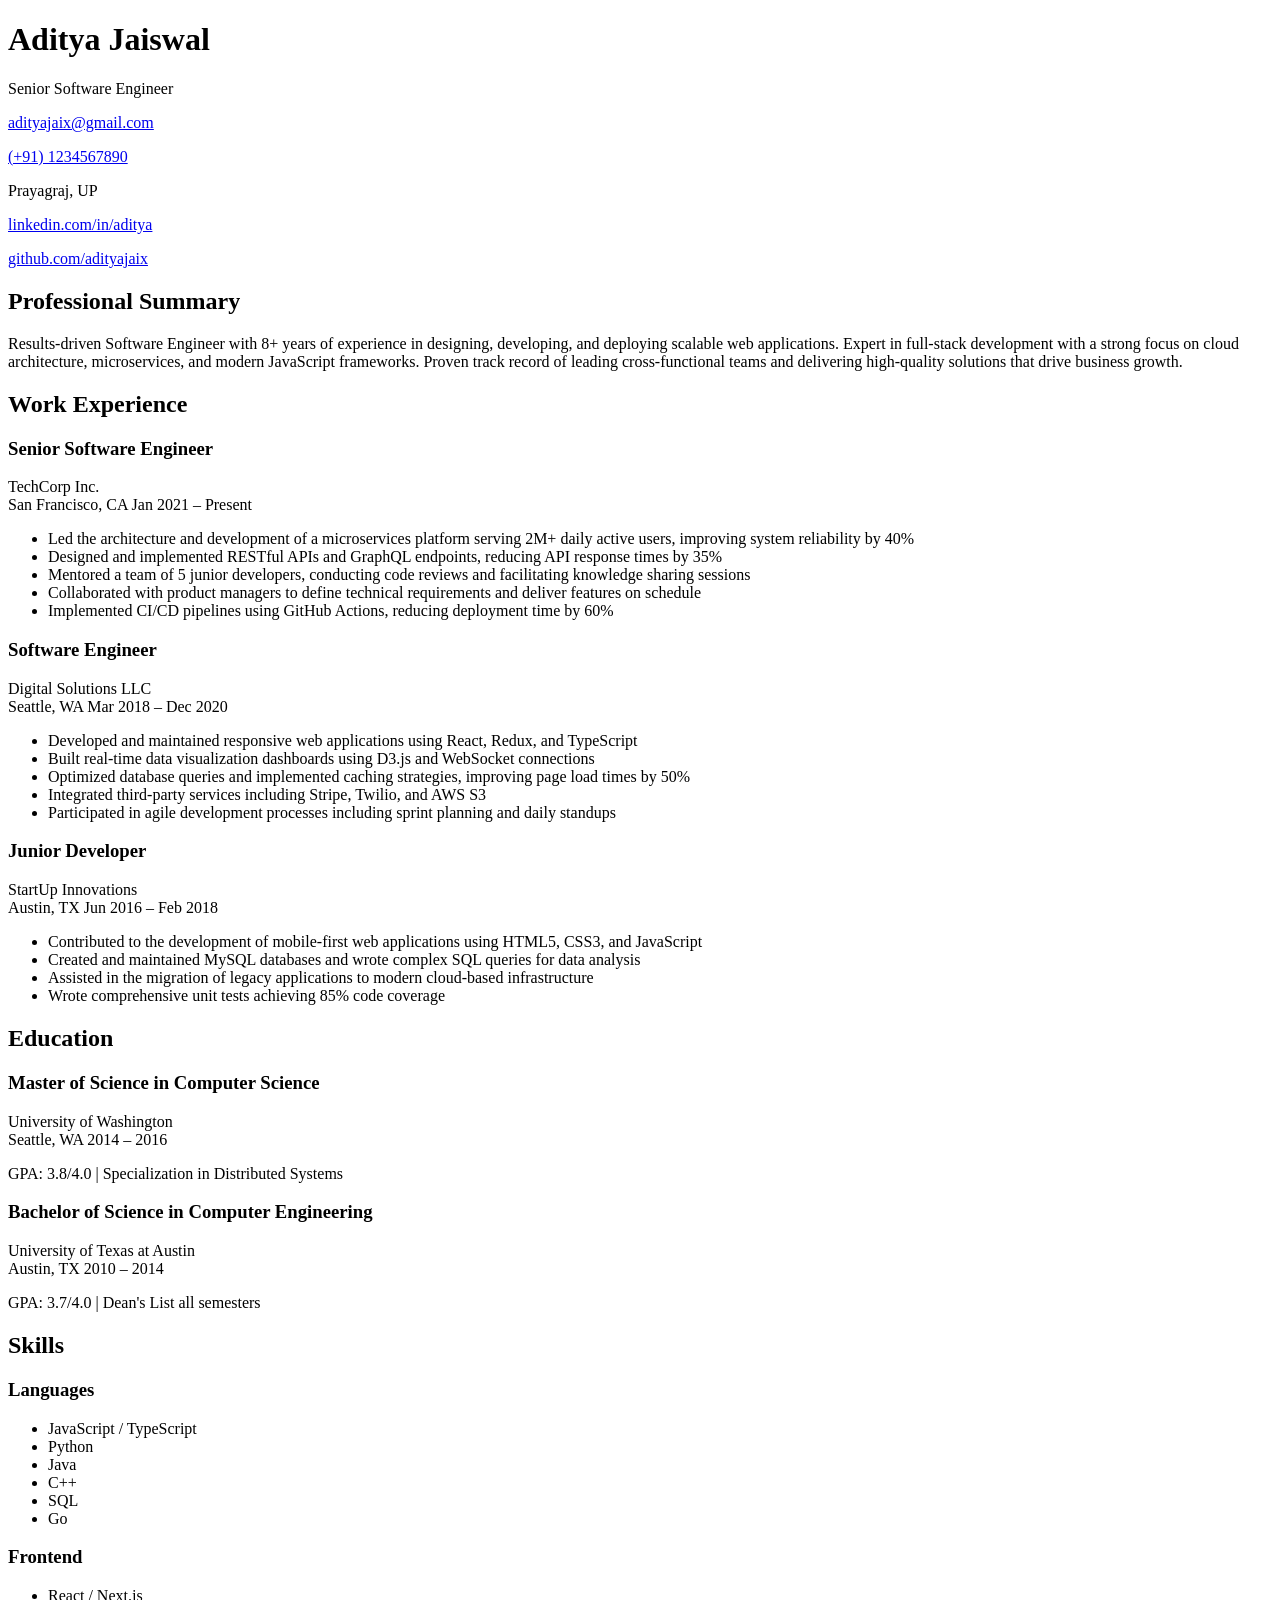
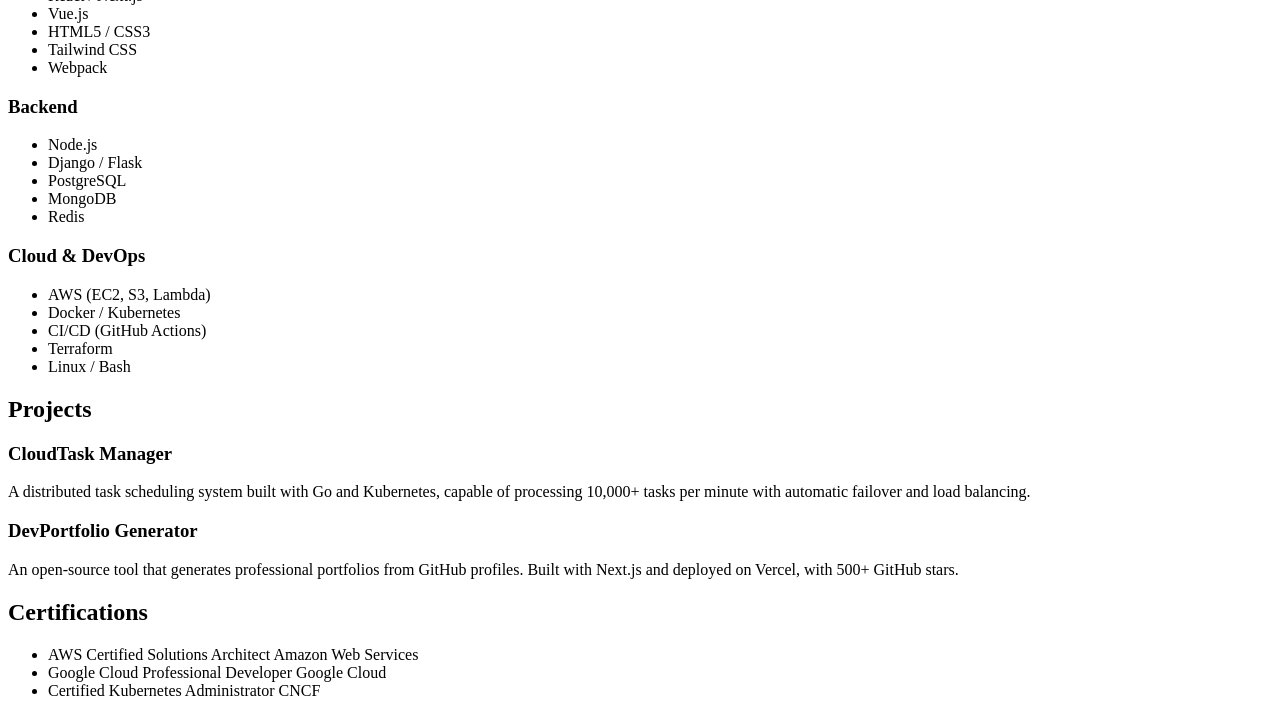
==== commit 1ef6dbf6: "back to step 1. Because it was getting broken with git" ====
--- a/index.html
+++ b/index.html
@@ -1,458 +1,233 @@
-<<<<<<< HEAD
 <!DOCTYPE html>
 <html lang="en">
 <head>
     <meta charset="UTF-8">
     <meta name="viewport" content="width=device-width, initial-scale=1.0">
-    <title>Resume Builder - Live Preview</title>
-    <link rel="stylesheet" href="styles.css">
-    <link rel="preconnect" href="https://fonts.googleapis.com">
-    <link rel="preconnect" href="https://fonts.gstatic.com" crossorigin>
-    <link href="https://fonts.googleapis.com/css2?family=Inter:wght@300;400;500;600;700&display=swap" rel="stylesheet">
+    <title>Resume template #1</title>
 </head>
 <body>
-    <div class="app-container">
-        <!-- Form Panel -->
-        <div class="form-panel">
-            <div class="form-header">
-                <h1>Resume Builder</h1>
-                <p>Fill in your details to generate a professional resume</p>
+    <div class="resume-container">
+        <!-- Header Section -->
+        <header class="header">
+            <div class="header-content">
+                <div class="header-left">
+                    <h1 class="name">Aditya Jaiswal</h1>
+                    <p class="title">Senior Software Engineer</p>
+                </div>
+                <div class="header-right">
+                    <div class="contact-info">
+                        <p><a href="mailto:adityajaix@gmail.com">adityajaix@gmail.com</a></p>
+                        <p><a href="tel:+911234567890">(+91) 1234567890</a></p>
+                        <p>Prayagraj, UP</p>
+                        <p><a href="#" target="_blank">linkedin.com/in/aditya</a></p>
+                        <p><a href="https://github.com/adityajaix" target="_blank">github.com/adityajaix</a></p>
+                    </div>
+                </div>
             </div>
-
-            <form id="resume-form" class="resume-form">
-                <!-- Personal Information -->
-                <div class="form-section">
-                    <h2 class="form-section-title">Personal Information</h2>
-                    
-                    <div class="form-row">
-                        <div class="form-group">
-                            <label for="name">Full Name *</label>
-                            <input type="text" id="name" name="name" placeholder="John Doe" required>
-                        </div>
-                        <div class="form-group">
-                            <label for="title">Professional Title *</label>
-                            <input type="text" id="title" name="title" placeholder="Senior Software Engineer" required>
-                        </div>
-                    </div>
-
-                    <div class="form-row">
-                        <div class="form-group">
-                            <label for="email">Email *</label>
-                            <input type="email" id="email" name="email" placeholder="john.doe@email.com" required>
-                        </div>
-                        <div class="form-group">
-                            <label for="phone">Phone</label>
-                            <input type="tel" id="phone" name="phone" placeholder="(123) 456-7890">
-                        </div>
-                    </div>
-
-                    <div class="form-row">
-                        <div class="form-group">
-                            <label for="location">Location</label>
-                            <input type="text" id="location" name="location" placeholder="San Francisco, CA">
-                        </div>
-                        <div class="form-group">
-                            <label for="linkedin">LinkedIn</label>
-                            <input type="url" id="linkedin" name="linkedin" placeholder="linkedin.com/in/johndoe">
-                        </div>
-                    </div>
-
-                    <div class="form-group">
-                        <label for="github">GitHub</label>
-                        <input type="url" id="github" name="github" placeholder="github.com/johndoe">
-                    </div>
-                </div>
-
-                <!-- Professional Summary -->
-                <div class="form-section">
-                    <h2 class="form-section-title">Professional Summary</h2>
-                    <div class="form-group">
-                        <label for="summary">Summary</label>
-                        <textarea id="summary" name="summary" rows="4" placeholder="Results-driven Software Engineer with 8+ years of experience..."></textarea>
-                    </div>
-                </div>
-
-                <!-- Work Experience -->
-                <div class="form-section">
-                    <h2 class="form-section-title">Work Experience</h2>
-                    <div id="experience-entries" class="dynamic-entries">
-                        <!-- Experience entries will be added here -->
-                    </div>
-                    <button type="button" class="add-entry-btn" id="add-experience">+ Add Position</button>
-                </div>
-
-                <!-- Education -->
-                <div class="form-section">
-                    <h2 class="form-section-title">Education</h2>
-                    <div id="education-entries" class="dynamic-entries">
-                        <!-- Education entries will be added here -->
-                    </div>
-                    <button type="button" class="add-entry-btn" id="add-education">+ Add Education</button>
-                </div>
-
-                <!-- Skills -->
-                <div class="form-section">
-                    <h2 class="form-section-title">Skills</h2>
-                    <div class="form-group">
-                        <label>Languages (comma-separated)</label>
-                        <input type="text" id="skills-languages" name="skills-languages" placeholder="JavaScript, TypeScript, Python, Java">
-                    </div>
-                    <div class="form-group">
-                        <label>Frontend (comma-separated)</label>
-                        <input type="text" id="skills-frontend" name="skills-frontend" placeholder="React, Vue.js, HTML5, CSS3">
-                    </div>
-                    <div class="form-group">
-                        <label>Backend (comma-separated)</label>
-                        <input type="text" id="skills-backend" name="skills-backend" placeholder="Node.js, Django, PostgreSQL, MongoDB">
-                    </div>
-                    <div class="form-group">
-                        <label>Cloud & DevOps (comma-separated)</label>
-                        <input type="text" id="skills-cloud" name="skills-cloud" placeholder="AWS, Docker, Kubernetes, CI/CD">
-                    </div>
-                </div>
-
-                <!-- Projects -->
-                <div class="form-section">
-                    <h2 class="form-section-title">Projects</h2>
-                    <div id="project-entries" class="dynamic-entries">
-                        <!-- Project entries will be added here -->
-                    </div>
-                    <button type="button" class="add-entry-btn" id="add-project">+ Add Project</button>
-                </div>
-
-                <!-- Certifications -->
-                <div class="form-section">
-                    <h2 class="form-section-title">Certifications</h2>
-                    <div id="certification-entries" class="dynamic-entries">
-                        <!-- Certification entries will be added here -->
-                    </div>
-                    <button type="button" class="add-entry-btn" id="add-certification">+ Add Certification</button>
-                </div>
-
-                <!-- Actions -->
-                <div class="form-actions">
-                    <button type="button" class="btn btn-secondary" id="reset-form">Reset</button>
-                    <button type="button" class="btn btn-primary" id="print-resume">Print Resume</button>
-                </div>
-            </form>
-        </div>
-
-        <!-- Preview Panel -->
-        <div class="preview-panel">
-            <div class="preview-header">
-                <h2>Live Preview</h2>
-                <span class="preview-badge">Real-time</span>
-            </div>
-            <div class="preview-container">
-                <div class="resume-preview" id="resume-preview">
-                    <!-- Header Section -->
-                    <header class="header">
-                        <div class="header-content">
-                            <div class="header-left">
-                                <h1 class="name" id="preview-name">John Doe</h1>
-                                <p class="title" id="preview-title">Senior Software Engineer</p>
-                            </div>
-                            <div class="header-right">
-                                <div class="contact-info">
-                                    <p id="preview-email-container"><a href="mailto:john.doe@email.com" id="preview-email">john.doe@email.com</a></p>
-                                    <p id="preview-phone-container"><a href="tel:+1234567890" id="preview-phone">(123) 456-7890</a></p>
-                                    <p id="preview-location-container">San Francisco, CA</p>
-                                    <p id="preview-linkedin-container"><a href="https://linkedin.com/in/johndoe" target="_blank" id="preview-linkedin">linkedin.com/in/johndoe</a></p>
-                                    <p id="preview-github-container"><a href="https://github.com/johndoe" target="_blank" id="preview-github">github.com/johndoe</a></p>
-                                </div>
-                            </div>
-                        </div>
-                    </header>
-
-                    <!-- Main Content -->
-                    <main class="main-content">
-                        <!-- Summary Section -->
-                        <section class="section summary-section" id="preview-summary-section">
-                            <h2 class="section-title">Professional Summary</h2>
-                            <p class="summary-text" id="preview-summary">
-                                Results-driven Software Engineer with 8+ years of experience in designing, developing, and deploying scalable web applications. 
-                                Expert in full-stack development with a strong focus on cloud architecture, microservices, and modern JavaScript frameworks. 
-                                Proven track record of leading cross-functional teams and delivering high-quality solutions that drive business growth.
-                            </p>
-                        </section>
-
-                        <!-- Experience Section -->
-                        <section class="section experience-section">
-                            <h2 class="section-title">Work Experience</h2>
-                            <div id="preview-experience">
-                                <!-- Experience preview will be updated dynamically -->
-                            </div>
-                        </section>
-
-                        <!-- Education Section -->
-                        <section class="section education-section">
-                            <h2 class="section-title">Education</h2>
-                            <div id="preview-education">
-                                <!-- Education preview will be updated dynamically -->
-                            </div>
-                        </section>
-                    </main>
-
-                    <!-- Sidebar -->
-                    <aside class="sidebar">
-                        <!-- Skills Section -->
-                        <section class="section skills-section">
-                            <h2 class="section-title">Skills</h2>
-                            <div id="preview-skills">
-                                <!-- Skills preview will be updated dynamically -->
-                            </div>
-                        </section>
-
-                        <!-- Projects Section -->
-                        <section class="section projects-section">
-                            <h2 class="section-title">Projects</h2>
-                            <div id="preview-projects">
-                                <!-- Projects preview will be updated dynamically -->
-                            </div>
-                        </section>
-
-                        <!-- Certifications Section -->
-                        <section class="section certifications-section">
-                            <h2 class="section-title">Certifications</h2>
-                            <div id="preview-certifications">
-                                <!-- Certifications preview will be updated dynamically -->
-                            </div>
-                        </section>
-                    </aside>
-                </div>
-            </div>
-        </div>
+        </header>  
+
+
+        <!-- Main Content -->
+        <main class="main-content">
+            <!-- Professional Summary -->
+            <section class="section summary-section">
+                <h2 class="section-title">Professional Summary</h2>
+                <p class="summary-text">
+                    Results-driven Software Engineer with 8+ years of experience in designing, developing, and deploying scalable web applications. 
+                    Expert in full-stack development with a strong focus on cloud architecture, microservices, and modern JavaScript frameworks. 
+                    Proven track record of leading cross-functional teams and delivering high-quality solutions that drive business growth.
+                </p>
+            </section>
+
+        <!-- Work Experience -->
+            <section class="section experience-section">
+                <h2 class="section-title">Work Experience</h2>
+
+                <div class="job">
+                    <div class="job-header">
+                        <div class="job-title-company">
+                            <h3 class="job-title">Senior Software Engineer</h3>
+                            <span class="company">TechCorp Inc.</span>
+                        </div>
+                        <div class="job-details">
+                            <span class="location">San Francisco, CA</span>
+                            <span class="duration">Jan 2021 – Present</span>
+                        </div>
+                    </div>
+                    <ul class="job-responsibilities">
+                        <li>Led the architecture and development of a microservices platform serving 2M+ daily active users, improving system reliability by 40%</li>
+                        <li>Designed and implemented RESTful APIs and GraphQL endpoints, reducing API response times by 35%</li>
+                        <li>Mentored a team of 5 junior developers, conducting code reviews and facilitating knowledge sharing sessions</li>
+                        <li>Collaborated with product managers to define technical requirements and deliver features on schedule</li>
+                        <li>Implemented CI/CD pipelines using GitHub Actions, reducing deployment time by 60%</li>
+                    </ul>
+                </div>
+
+                <div class="job">
+                    <div class="job-header">
+                        <div class="job-title-company">
+                            <h3 class="job-title">Software Engineer</h3>
+                            <span class="company">Digital Solutions LLC</span>
+                        </div>
+                        <div class="job-details">
+                            <span class="location">Seattle, WA</span>
+                            <span class="duration">Mar 2018 – Dec 2020</span>
+                        </div>
+                    </div>
+                    <ul class="job-responsibilities">
+                        <li>Developed and maintained responsive web applications using React, Redux, and TypeScript</li>
+                        <li>Built real-time data visualization dashboards using D3.js and WebSocket connections</li>
+                        <li>Optimized database queries and implemented caching strategies, improving page load times by 50%</li>
+                        <li>Integrated third-party services including Stripe, Twilio, and AWS S3</li>
+                        <li>Participated in agile development processes including sprint planning and daily standups</li>
+                    </ul>
+                </div>
+
+                <div class="job">
+                    <div class="job-header">
+                        <div class="job-title-company">
+                            <h3 class="job-title">Junior Developer</h3>
+                            <span class="company">StartUp Innovations</span>
+                        </div>
+                        <div class="job-details">
+                            <span class="location">Austin, TX</span>
+                            <span class="duration">Jun 2016 – Feb 2018</span>
+                        </div>
+                    </div>
+                    <ul class="job-responsibilities">
+                        <li>Contributed to the development of mobile-first web applications using HTML5, CSS3, and JavaScript</li>
+                        <li>Created and maintained MySQL databases and wrote complex SQL queries for data analysis</li>
+                        <li>Assisted in the migration of legacy applications to modern cloud-based infrastructure</li>
+                        <li>Wrote comprehensive unit tests achieving 85% code coverage</li>
+                    </ul>
+                </div>
+            </section>
+
+            <!-- Education Section -->
+            <section class="section education-section">
+                <h2 class="section-title">Education</h2>
+
+                <div class="education">
+                    <div class="education-header">
+                        <div class="degree-info">
+                            <h3 class="degree">Master of Science in Computer Science</h3>
+                            <span class="school">University of Washington</span>
+                        </div>
+                        <div class="education-details">
+                            <span class="location">Seattle, WA</span>
+                            <span class="duration">2014 – 2016</span>
+                        </div>
+                    </div>
+                    <p class="education-extra">GPA: 3.8/4.0 | Specialization in Distributed Systems</p>
+                </div>
+
+                <div class="education">
+                    <div class="education-header">
+                        <div class="degree-info">
+                            <h3 class="degree">Bachelor of Science in Computer Engineering</h3>
+                            <span class="school">University of Texas at Austin</span>
+                        </div>
+                        <div class="education-details">
+                            <span class="location">Austin, TX</span>
+                            <span class="duration">2010 – 2014</span>
+                        </div>
+                    </div>
+                    <p class="education-extra">GPA: 3.7/4.0 | Dean's List all semesters</p>
+                </div>
+            </section>
+        </main>
+
+
+        <!-- Sidebar -->
+        <aside class="sidebar">
+            <!-- Skills Section -->
+            <section class="section skills-section">
+                <h2 class="section-title">Skills</h2>
+
+                <div class="skill-category">
+                    <h3 class="skill-category-title">Languages</h3>
+                    <ul class="skill-list">
+                        <li>JavaScript / TypeScript</li>
+                        <li>Python</li>
+                        <li>Java</li>
+                        <li>C++</li>
+                        <li>SQL</li>
+                        <li>Go</li>
+                    </ul>
+                </div>
+
+                <div class="skill-category">
+                    <h3 class="skill-category-title">Frontend</h3>
+                    <ul class="skill-list">
+                        <li>React / Next.js</li>
+                        <li>Vue.js</li>
+                        <li>HTML5 / CSS3</li>
+                        <li>Tailwind CSS</li>
+                        <li>Webpack</li>
+                    </ul>
+                </div>
+
+                <div class="skill-category">
+                    <h3 class="skill-category-title">Backend</h3>
+                    <ul class="skill-list">
+                        <li>Node.js</li>
+                        <li>Django / Flask</li>
+                        <li>PostgreSQL</li>
+                        <li>MongoDB</li>
+                        <li>Redis</li>
+                    </ul>
+                </div>
+
+                <div class="skill-category">
+                    <h3 class="skill-category-title">Cloud & DevOps</h3>
+                    <ul class="skill-list">
+                        <li>AWS (EC2, S3, Lambda)</li>
+                        <li>Docker / Kubernetes</li>
+                        <li>CI/CD (GitHub Actions)</li>
+                        <li>Terraform</li>
+                        <li>Linux / Bash</li>
+                    </ul>
+                </div>
+            </section>
+
+            <!-- Projects Section -->
+            <section class="section projects-section">
+                <h2 class="section-title">Projects</h2>
+
+                <div class="project">
+                    <h3 class="project-title">CloudTask Manager</h3>
+                    <p class="project-description">
+                        A distributed task scheduling system built with Go and Kubernetes, capable of processing 10,000+ tasks per minute with automatic failover and load balancing.
+                    </p>
+                </div>
+
+                <div class="project">
+                    <h3 class="project-title">DevPortfolio Generator</h3>
+                    <p class="project-description">
+                        An open-source tool that generates professional portfolios from GitHub profiles. Built with Next.js and deployed on Vercel, with 500+ GitHub stars.
+                    </p>
+                </div>
+            </section>
+
+            <!-- Certifications Section -->
+            <section class="section certifications-section">
+                <h2 class="section-title">Certifications</h2>
+                <ul class="certification-list">
+                    <li>
+                        <span class="certification-name">AWS Certified Solutions Architect</span>
+                        <span class="certification-org">Amazon Web Services</span>
+                    </li>
+                    <li>
+                        <span class="certification-name">Google Cloud Professional Developer</span>
+                        <span class="certification-org">Google Cloud</span>
+                    </li>
+                    <li>
+                        <span class="certification-name">Certified Kubernetes Administrator</span>
+                        <span class="certification-org">CNCF</span>
+                    </li>
+                </ul>
+            </section>
+        </aside>
     </div>
-
-    <script src="script.js"></script>
 </body>
-=======
-<!DOCTYPE html>
-<html lang="en">
-<head>
-    <meta charset="UTF-8">
-    <meta name="viewport" content="width=device-width, initial-scale=1.0">
-    <title>Resume Builder - Live Preview</title>
-    <link rel="stylesheet" href="styles.css">
-    <link rel="preconnect" href="https://fonts.googleapis.com">
-    <link rel="preconnect" href="https://fonts.gstatic.com" crossorigin>
-    <link href="https://fonts.googleapis.com/css2?family=Inter:wght@300;400;500;600;700&display=swap" rel="stylesheet">
-</head>
-<body>
-    <div class="app-container">
-        <!-- Form Panel -->
-        <div class="form-panel">
-            <div class="form-header">
-                <h1>Resume Builder</h1>
-                <p>Fill in your details to generate a professional resume</p>
-            </div>
-
-            <form id="resume-form" class="resume-form">
-                <!-- Personal Information -->
-                <div class="form-section">
-                    <h2 class="form-section-title">Personal Information</h2>
-                    
-                    <div class="form-row">
-                        <div class="form-group">
-                            <label for="name">Full Name *</label>
-                            <input type="text" id="name" name="name" placeholder="John Doe" required>
-                        </div>
-                        <div class="form-group">
-                            <label for="title">Professional Title *</label>
-                            <input type="text" id="title" name="title" placeholder="Senior Software Engineer" required>
-                        </div>
-                    </div>
-
-                    <div class="form-row">
-                        <div class="form-group">
-                            <label for="email">Email *</label>
-                            <input type="email" id="email" name="email" placeholder="john.doe@email.com" required>
-                        </div>
-                        <div class="form-group">
-                            <label for="phone">Phone</label>
-                            <input type="tel" id="phone" name="phone" placeholder="(123) 456-7890">
-                        </div>
-                    </div>
-
-                    <div class="form-row">
-                        <div class="form-group">
-                            <label for="location">Location</label>
-                            <input type="text" id="location" name="location" placeholder="San Francisco, CA">
-                        </div>
-                        <div class="form-group">
-                            <label for="linkedin">LinkedIn</label>
-                            <input type="url" id="linkedin" name="linkedin" placeholder="linkedin.com/in/johndoe">
-                        </div>
-                    </div>
-
-                    <div class="form-group">
-                        <label for="github">GitHub</label>
-                        <input type="url" id="github" name="github" placeholder="github.com/johndoe">
-                    </div>
-                </div>
-
-                <!-- Professional Summary -->
-                <div class="form-section">
-                    <h2 class="form-section-title">Professional Summary</h2>
-                    <div class="form-group">
-                        <label for="summary">Summary</label>
-                        <textarea id="summary" name="summary" rows="4" placeholder="Results-driven Software Engineer with 8+ years of experience..."></textarea>
-                    </div>
-                </div>
-
-                <!-- Work Experience -->
-                <div class="form-section">
-                    <h2 class="form-section-title">Work Experience</h2>
-                    <div id="experience-entries" class="dynamic-entries">
-                        <!-- Experience entries will be added here -->
-                    </div>
-                    <button type="button" class="add-entry-btn" id="add-experience">+ Add Position</button>
-                </div>
-
-                <!-- Education -->
-                <div class="form-section">
-                    <h2 class="form-section-title">Education</h2>
-                    <div id="education-entries" class="dynamic-entries">
-                        <!-- Education entries will be added here -->
-                    </div>
-                    <button type="button" class="add-entry-btn" id="add-education">+ Add Education</button>
-                </div>
-
-                <!-- Skills -->
-                <div class="form-section">
-                    <h2 class="form-section-title">Skills</h2>
-                    <div class="form-group">
-                        <label>Languages (comma-separated)</label>
-                        <input type="text" id="skills-languages" name="skills-languages" placeholder="JavaScript, TypeScript, Python, Java">
-                    </div>
-                    <div class="form-group">
-                        <label>Frontend (comma-separated)</label>
-                        <input type="text" id="skills-frontend" name="skills-frontend" placeholder="React, Vue.js, HTML5, CSS3">
-                    </div>
-                    <div class="form-group">
-                        <label>Backend (comma-separated)</label>
-                        <input type="text" id="skills-backend" name="skills-backend" placeholder="Node.js, Django, PostgreSQL, MongoDB">
-                    </div>
-                    <div class="form-group">
-                        <label>Cloud & DevOps (comma-separated)</label>
-                        <input type="text" id="skills-cloud" name="skills-cloud" placeholder="AWS, Docker, Kubernetes, CI/CD">
-                    </div>
-                </div>
-
-                <!-- Projects -->
-                <div class="form-section">
-                    <h2 class="form-section-title">Projects</h2>
-                    <div id="project-entries" class="dynamic-entries">
-                        <!-- Project entries will be added here -->
-                    </div>
-                    <button type="button" class="add-entry-btn" id="add-project">+ Add Project</button>
-                </div>
-
-                <!-- Certifications -->
-                <div class="form-section">
-                    <h2 class="form-section-title">Certifications</h2>
-                    <div id="certification-entries" class="dynamic-entries">
-                        <!-- Certification entries will be added here -->
-                    </div>
-                    <button type="button" class="add-entry-btn" id="add-certification">+ Add Certification</button>
-                </div>
-
-                <!-- Actions -->
-                <div class="form-actions">
-                    <button type="button" class="btn btn-secondary" id="reset-form">Reset</button>
-                    <button type="button" class="btn btn-primary" id="print-resume">Print Resume</button>
-                </div>
-            </form>
-        </div>
-
-        <!-- Preview Panel -->
-        <div class="preview-panel">
-            <div class="preview-header">
-                <h2>Live Preview</h2>
-                <span class="preview-badge">Real-time</span>
-            </div>
-            <div class="preview-container">
-                <div class="resume-preview" id="resume-preview">
-                    <!-- Header Section -->
-                    <header class="header">
-                        <div class="header-content">
-                            <div class="header-left">
-                                <h1 class="name" id="preview-name">John Doe</h1>
-                                <p class="title" id="preview-title">Senior Software Engineer</p>
-                            </div>
-                            <div class="header-right">
-                                <div class="contact-info">
-                                    <p id="preview-email-container"><a href="mailto:john.doe@email.com" id="preview-email">john.doe@email.com</a></p>
-                                    <p id="preview-phone-container"><a href="tel:+1234567890" id="preview-phone">(123) 456-7890</a></p>
-                                    <p id="preview-location-container">San Francisco, CA</p>
-                                    <p id="preview-linkedin-container"><a href="https://linkedin.com/in/johndoe" target="_blank" id="preview-linkedin">linkedin.com/in/johndoe</a></p>
-                                    <p id="preview-github-container"><a href="https://github.com/johndoe" target="_blank" id="preview-github">github.com/johndoe</a></p>
-                                </div>
-                            </div>
-                        </div>
-                    </header>
-
-                    <!-- Main Content -->
-                    <main class="main-content">
-                        <!-- Summary Section -->
-                        <section class="section summary-section" id="preview-summary-section">
-                            <h2 class="section-title">Professional Summary</h2>
-                            <p class="summary-text" id="preview-summary">
-                                Results-driven Software Engineer with 8+ years of experience in designing, developing, and deploying scalable web applications. 
-                                Expert in full-stack development with a strong focus on cloud architecture, microservices, and modern JavaScript frameworks. 
-                                Proven track record of leading cross-functional teams and delivering high-quality solutions that drive business growth.
-                            </p>
-                        </section>
-
-                        <!-- Experience Section -->
-                        <section class="section experience-section">
-                            <h2 class="section-title">Work Experience</h2>
-                            <div id="preview-experience">
-                                <!-- Experience preview will be updated dynamically -->
-                            </div>
-                        </section>
-
-                        <!-- Education Section -->
-                        <section class="section education-section">
-                            <h2 class="section-title">Education</h2>
-                            <div id="preview-education">
-                                <!-- Education preview will be updated dynamically -->
-                            </div>
-                        </section>
-                    </main>
-
-                    <!-- Sidebar -->
-                    <aside class="sidebar">
-                        <!-- Skills Section -->
-                        <section class="section skills-section">
-                            <h2 class="section-title">Skills</h2>
-                            <div id="preview-skills">
-                                <!-- Skills preview will be updated dynamically -->
-                            </div>
-                        </section>
-
-                        <!-- Projects Section -->
-                        <section class="section projects-section">
-                            <h2 class="section-title">Projects</h2>
-                            <div id="preview-projects">
-                                <!-- Projects preview will be updated dynamically -->
-                            </div>
-                        </section>
-
-                        <!-- Certifications Section -->
-                        <section class="section certifications-section">
-                            <h2 class="section-title">Certifications</h2>
-                            <div id="preview-certifications">
-                                <!-- Certifications preview will be updated dynamically -->
-                            </div>
-                        </section>
-                    </aside>
-                </div>
-            </div>
-        </div>
-    </div>
-
-    <script src="script.js"></script>
-</body>
->>>>>>> b8f9742 (setp 2- simple start name and job title filed updates on header.)
 </html>
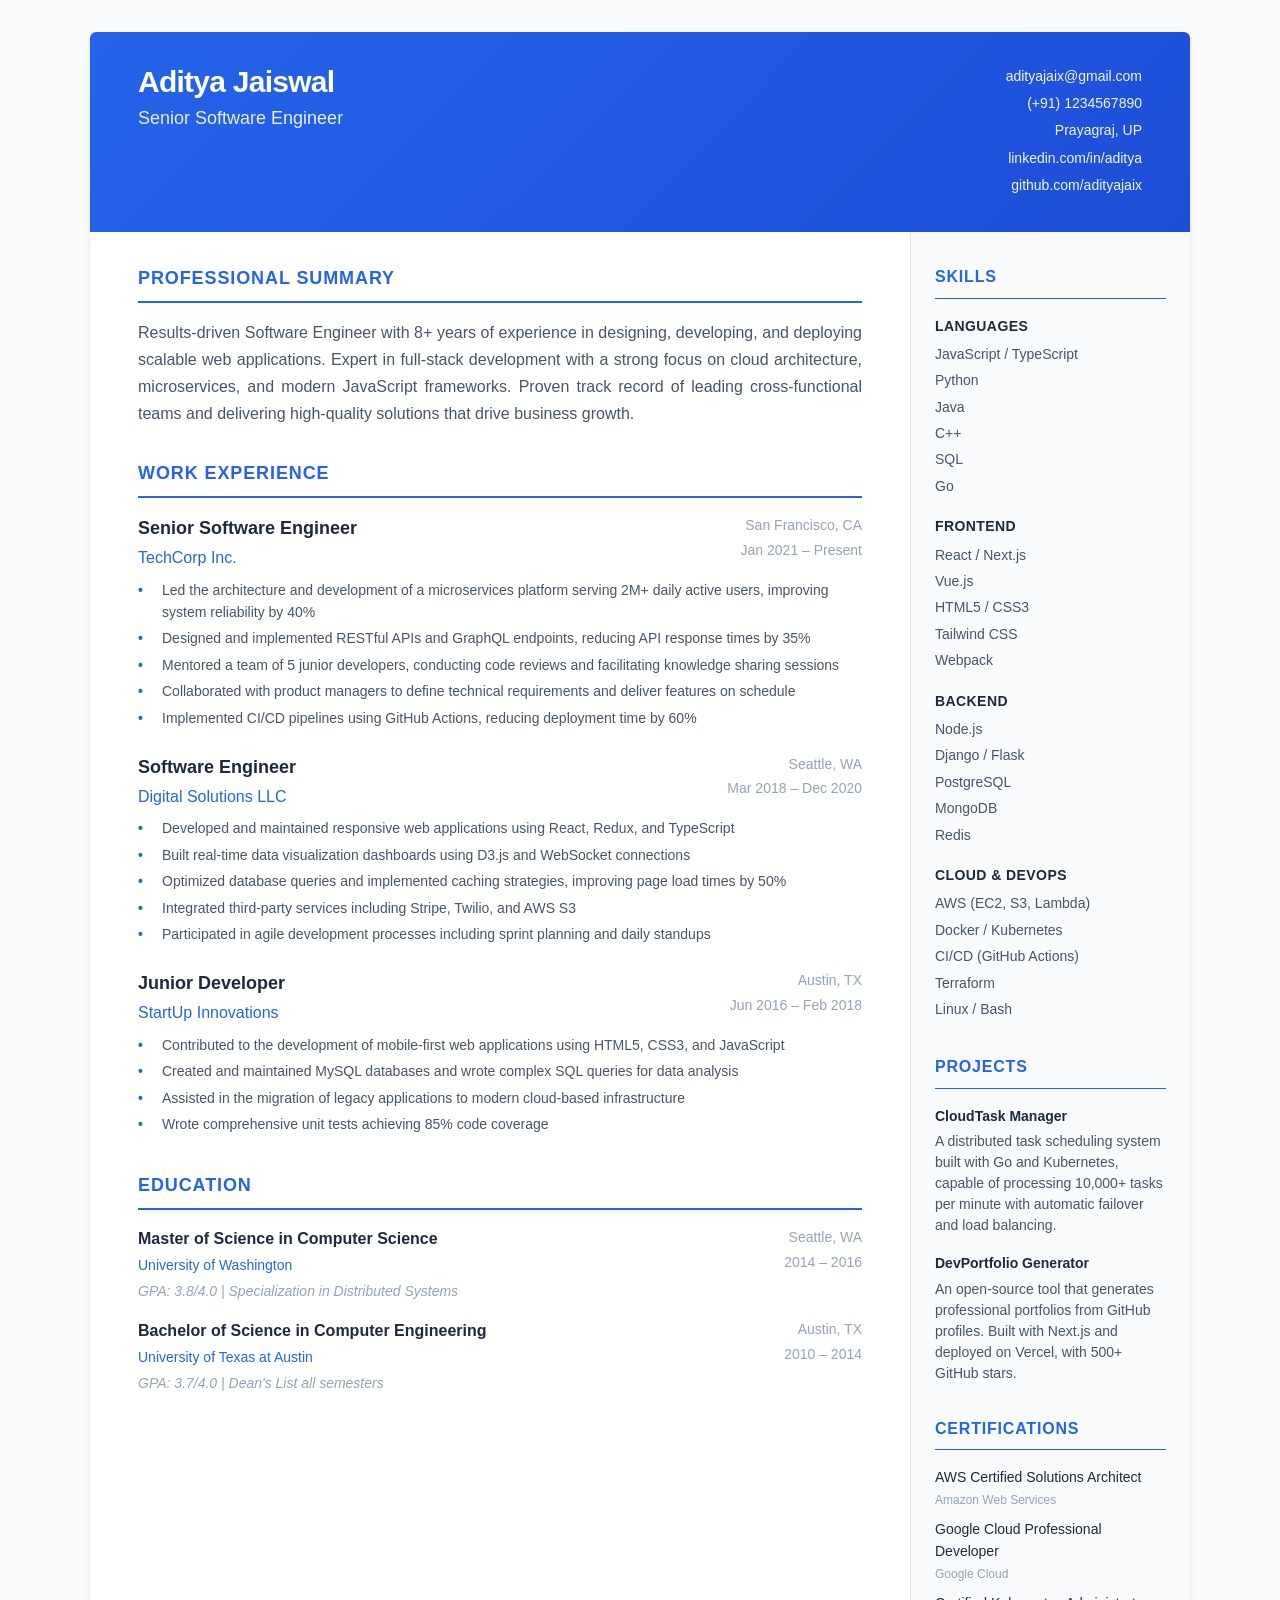
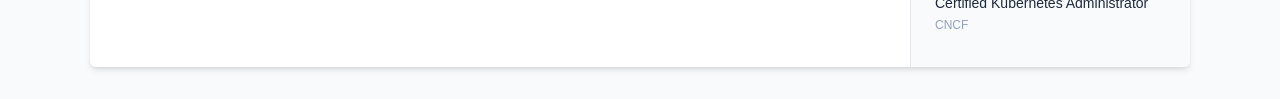
==== commit 1ca15dad: "link css in html" ====
--- a/index.html
+++ b/index.html
@@ -4,6 +4,7 @@
     <meta charset="UTF-8">
     <meta name="viewport" content="width=device-width, initial-scale=1.0">
     <title>Resume template #1</title>
+    <link rel="stylesheet" href="styles.css">
 </head>
 <body>
     <div class="resume-container">
--- a/styles.css
+++ b/styles.css
@@ -0,0 +1,568 @@
+/* ========================================
+   Resume Template - Professional Styles
+   ======================================== */
+
+/* CSS Reset & Base Styles */
+*, *::before, *::after {
+    margin: 0;
+    padding: 0;
+    box-sizing: border-box;
+}
+
+:root {
+    /* Color Palette */
+    --primary-color: #2563eb;
+    --primary-dark: #1d4ed8;
+    --secondary-color: #64748b;
+    --text-primary: #1e293b;
+    --text-secondary: #475569;
+    --text-muted: #94a3b8;
+    --bg-primary: #ffffff;
+    --bg-secondary: #f8fafc;
+    --border-color: #e2e8f0;
+    --accent-bg: #eff6ff;
+
+    /* Typography */
+    --font-family: 'Inter', -apple-system, BlinkMacSystemFont, 'Segoe UI', Roboto, Oxygen, Ubuntu, sans-serif;
+    --font-size-xs: 0.75rem;
+    --font-size-sm: 0.875rem;
+    --font-size-base: 1rem;
+    --font-size-lg: 1.125rem;
+    --font-size-xl: 1.25rem;
+    --font-size-2xl: 1.5rem;
+    --font-size-3xl: 1.875rem;
+
+    /* Spacing */
+    --spacing-xs: 0.25rem;
+    --spacing-sm: 0.5rem;
+    --spacing-md: 1rem;
+    --spacing-lg: 1.5rem;
+    --spacing-xl: 2rem;
+    --spacing-2xl: 3rem;
+
+    /* Layout */
+    --sidebar-width: 280px;
+    --container-max-width: 1100px;
+    --border-radius: 6px;
+    --line-height: 1.6;
+}
+
+html {
+    font-size: 16px;
+    -webkit-print-color-adjust: exact;
+    print-color-adjust: exact;
+}
+
+body {
+    font-family: var(--font-family);
+    font-size: var(--font-size-base);
+    line-height: var(--line-height);
+    color: var(--text-primary);
+    background-color: var(--bg-secondary);
+    min-height: 100vh;
+}
+
+/* ========================================
+   Resume Container
+   ======================================== */
+
+.resume-container {
+    max-width: var(--container-max-width);
+    margin: var(--spacing-xl) auto;
+    background: var(--bg-primary);
+    box-shadow: 0 4px 6px -1px rgba(0, 0, 0, 0.1), 0 2px 4px -1px rgba(0, 0, 0, 0.06);
+    border-radius: var(--border-radius);
+    overflow: hidden;
+    display: grid;
+    grid-template-columns: 1fr var(--sidebar-width);
+    gap: 0;
+}
+
+/* ========================================
+   Header Section
+   ======================================== */
+
+.header {
+    grid-column: 1 / -1;
+    background: linear-gradient(135deg, var(--primary-color) 0%, var(--primary-dark) 100%);
+    color: white;
+    padding: var(--spacing-xl) var(--spacing-2xl);
+}
+
+.header-content {
+    display: flex;
+    justify-content: space-between;
+    align-items: flex-start;
+    gap: var(--spacing-xl);
+}
+
+.header-left {
+    flex: 1;
+}
+
+.name {
+    font-size: var(--font-size-3xl);
+    font-weight: 700;
+    letter-spacing: -0.025em;
+    margin-bottom: var(--spacing-xs);
+    line-height: 1.2;
+}
+
+.title {
+    font-size: var(--font-size-lg);
+    font-weight: 400;
+    opacity: 0.9;
+}
+
+.header-right {
+    flex-shrink: 0;
+}
+
+.contact-info {
+    text-align: right;
+    font-size: var(--font-size-sm);
+    line-height: 1.8;
+    opacity: 0.95;
+}
+
+.contact-info p {
+    margin-bottom: 2px;
+}
+
+.contact-info a {
+    color: white;
+    text-decoration: none;
+    transition: opacity 0.2s ease;
+}
+
+.contact-info a:hover {
+    opacity: 0.8;
+    text-decoration: underline;
+}
+
+/* ========================================
+   Main Content Area
+   ======================================== */
+
+.main-content {
+    padding: var(--spacing-xl) var(--spacing-2xl);
+    display: flex;
+    flex-direction: column;
+    gap: var(--spacing-xl);
+}
+
+/* ========================================
+   Sidebar
+   ======================================== */
+
+.sidebar {
+    background: var(--bg-secondary);
+    padding: var(--spacing-xl) var(--spacing-lg);
+    display: flex;
+    flex-direction: column;
+    gap: var(--spacing-xl);
+    border-left: 1px solid var(--border-color);
+}
+
+/* ========================================
+   Section Styles
+   ======================================== */
+
+.section {
+    margin-bottom: 0;
+}
+
+.section-title {
+    font-size: var(--font-size-lg);
+    font-weight: 600;
+    color: var(--primary-color);
+    text-transform: uppercase;
+    letter-spacing: 0.05em;
+    margin-bottom: var(--spacing-md);
+    padding-bottom: var(--spacing-sm);
+    border-bottom: 2px solid var(--primary-color);
+}
+
+/* Sidebar Section Titles */
+.sidebar .section-title {
+    font-size: var(--font-size-base);
+    border-bottom-width: 1px;
+}
+
+/* ========================================
+   Summary Section
+   ======================================== */
+
+.summary-text {
+    color: var(--text-secondary);
+    font-size: var(--font-size-base);
+    line-height: 1.7;
+    text-align: justify;
+}
+
+/* ========================================
+   Experience Section
+   ======================================== */
+
+.job {
+    margin-bottom: var(--spacing-lg);
+}
+
+.job:last-child {
+    margin-bottom: 0;
+}
+
+.job-header {
+    display: flex;
+    justify-content: space-between;
+    align-items: flex-start;
+    gap: var(--spacing-md);
+    margin-bottom: var(--spacing-sm);
+    flex-wrap: wrap;
+}
+
+.job-title-company {
+    display: flex;
+    flex-direction: column;
+    gap: 2px;
+}
+
+.job-title {
+    font-size: var(--font-size-lg);
+    font-weight: 600;
+    color: var(--text-primary);
+}
+
+.company {
+    font-size: var(--font-size-base);
+    font-weight: 500;
+    color: var(--primary-color);
+}
+
+.job-details {
+    display: flex;
+    flex-direction: column;
+    align-items: flex-end;
+    gap: 2px;
+    flex-shrink: 0;
+}
+
+.location, .duration {
+    font-size: var(--font-size-sm);
+    color: var(--text-muted);
+}
+
+.job-responsibilities {
+    list-style: none;
+    padding-left: 0;
+}
+
+.job-responsibilities li {
+    position: relative;
+    padding-left: var(--spacing-lg);
+    margin-bottom: var(--spacing-xs);
+    color: var(--text-secondary);
+    font-size: var(--font-size-sm);
+    line-height: 1.6;
+}
+
+.job-responsibilities li::before {
+    content: "•";
+    position: absolute;
+    left: 0;
+    color: var(--primary-color);
+    font-weight: bold;
+}
+
+/* ========================================
+   Education Section
+   ======================================== */
+
+.education {
+    margin-bottom: var(--spacing-md);
+}
+
+.education:last-child {
+    margin-bottom: 0;
+}
+
+.education-header {
+    display: flex;
+    justify-content: space-between;
+    align-items: flex-start;
+    gap: var(--spacing-md);
+    margin-bottom: var(--spacing-xs);
+    flex-wrap: wrap;
+}
+
+.degree-info {
+    display: flex;
+    flex-direction: column;
+    gap: 2px;
+}
+
+.degree {
+    font-size: var(--font-size-base);
+    font-weight: 600;
+    color: var(--text-primary);
+}
+
+.school {
+    font-size: var(--font-size-sm);
+    font-weight: 500;
+    color: var(--primary-color);
+}
+
+.education-details {
+    display: flex;
+    flex-direction: column;
+    align-items: flex-end;
+    gap: 2px;
+    flex-shrink: 0;
+}
+
+.education-extra {
+    font-size: var(--font-size-sm);
+    color: var(--text-muted);
+    font-style: italic;
+}
+
+/* ========================================
+   Skills Section
+   ======================================== */
+
+.skill-category {
+    margin-bottom: var(--spacing-md);
+}
+
+.skill-category:last-child {
+    margin-bottom: 0;
+}
+
+.skill-category-title {
+    font-size: var(--font-size-sm);
+    font-weight: 600;
+    color: var(--text-primary);
+    margin-bottom: var(--spacing-xs);
+    text-transform: uppercase;
+    letter-spacing: 0.03em;
+}
+
+.skill-list {
+    list-style: none;
+    padding-left: 0;
+}
+
+.skill-list li {
+    font-size: var(--font-size-sm);
+    color: var(--text-secondary);
+    padding: 2px 0;
+}
+
+/* ========================================
+   Projects Section
+   ======================================== */
+
+.project {
+    margin-bottom: var(--spacing-md);
+}
+
+.project:last-child {
+    margin-bottom: 0;
+}
+
+.project-title {
+    font-size: var(--font-size-sm);
+    font-weight: 600;
+    color: var(--text-primary);
+    margin-bottom: var(--spacing-xs);
+}
+
+.project-description {
+    font-size: var(--font-size-sm);
+    color: var(--text-secondary);
+    line-height: 1.5;
+}
+
+/* ========================================
+   Certifications Section
+   ======================================== */
+
+.certification-list {
+    list-style: none;
+    padding-left: 0;
+}
+
+.certification-list li {
+    display: flex;
+    flex-direction: column;
+    gap: 2px;
+    margin-bottom: var(--spacing-sm);
+}
+
+.certification-list li:last-child {
+    margin-bottom: 0;
+}
+
+.certification-name {
+    font-size: var(--font-size-sm);
+    font-weight: 500;
+    color: var(--text-primary);
+}
+
+.certification-org {
+    font-size: var(--font-size-xs);
+    color: var(--text-muted);
+}
+
+/* ========================================
+   Responsive Design
+   ======================================== */
+
+@media (max-width: 900px) {
+    .resume-container {
+        grid-template-columns: 1fr;
+        max-width: 800px;
+    }
+
+    .sidebar {
+        border-left: none;
+        border-top: 1px solid var(--border-color);
+    }
+
+    .header-content {
+        flex-direction: column;
+        text-align: center;
+    }
+
+    .header-right {
+        text-align: center;
+    }
+
+    .contact-info {
+        text-align: center;
+    }
+
+    .job-header,
+    .education-header {
+        flex-direction: column;
+        align-items: flex-start;
+    }
+
+    .job-details,
+    .education-details {
+        align-items: flex-start;
+    }
+}
+
+@media (max-width: 600px) {
+    :root {
+        --spacing-xl: 1.5rem;
+        --spacing-2xl: 1.5rem;
+    }
+
+    .name {
+        font-size: var(--font-size-2xl);
+    }
+
+    .title {
+        font-size: var(--font-size-base);
+    }
+}
+
+/* ========================================
+   Print Styles
+   ======================================== */
+
+@media print {
+    body {
+        background: white;
+    }
+
+    .resume-container {
+        max-width: 100%;
+        margin: 0;
+        box-shadow: none;
+        border-radius: 0;
+        grid-template-columns: 1fr var(--sidebar-width);
+    }
+
+    .header {
+        background: var(--primary-color) !important;
+        -webkit-print-color-adjust: exact;
+        print-color-adjust: exact;
+        padding: 1.5rem 2rem;
+    }
+
+    .main-content {
+        padding: 1.5rem 2rem;
+    }
+
+    .sidebar {
+        padding: 1.5rem;
+        background: var(--bg-secondary) !important;
+        -webkit-print-color-adjust: exact;
+        print-color-adjust: exact;
+    }
+
+    /* Ensure links are visible in print */
+    a {
+        text-decoration: none;
+        color: inherit;
+    }
+
+    /* Remove any hover effects */
+    a:hover {
+        text-decoration: none;
+    }
+
+    /* Prevent page breaks inside sections */
+    .section {
+        break-inside: avoid;
+        page-break-inside: avoid;
+    }
+
+    .job, .education, .project {
+        break-inside: avoid;
+        page-break-inside: avoid;
+    }
+
+    /* Adjust font sizes for print if needed */
+    .name {
+        font-size: 1.75rem;
+    }
+
+    /* Ensure proper contrast */
+    .job-responsibilities li::before {
+        color: var(--primary-color) !important;
+        -webkit-print-color-adjust: exact;
+        print-color-adjust: exact;
+    }
+
+    .section-title {
+        color: var(--primary-color) !important;
+        -webkit-print-color-adjust: exact;
+        print-color-adjust: exact;
+    }
+
+    .company, .school {
+        color: var(--primary-color) !important;
+        -webkit-print-color-adjust: exact;
+        print-color-adjust: exact;
+    }
+}
+
+/* ========================================
+   Page Break Helpers for Multi-Page Prints
+   ======================================== */
+
+@page {
+    size: letter;
+    margin: 0.5in;
+}
+
+/* Force sidebar to stay together */
+.sidebar {
+    break-inside: avoid;
+    page-break-inside: avoid;
+}
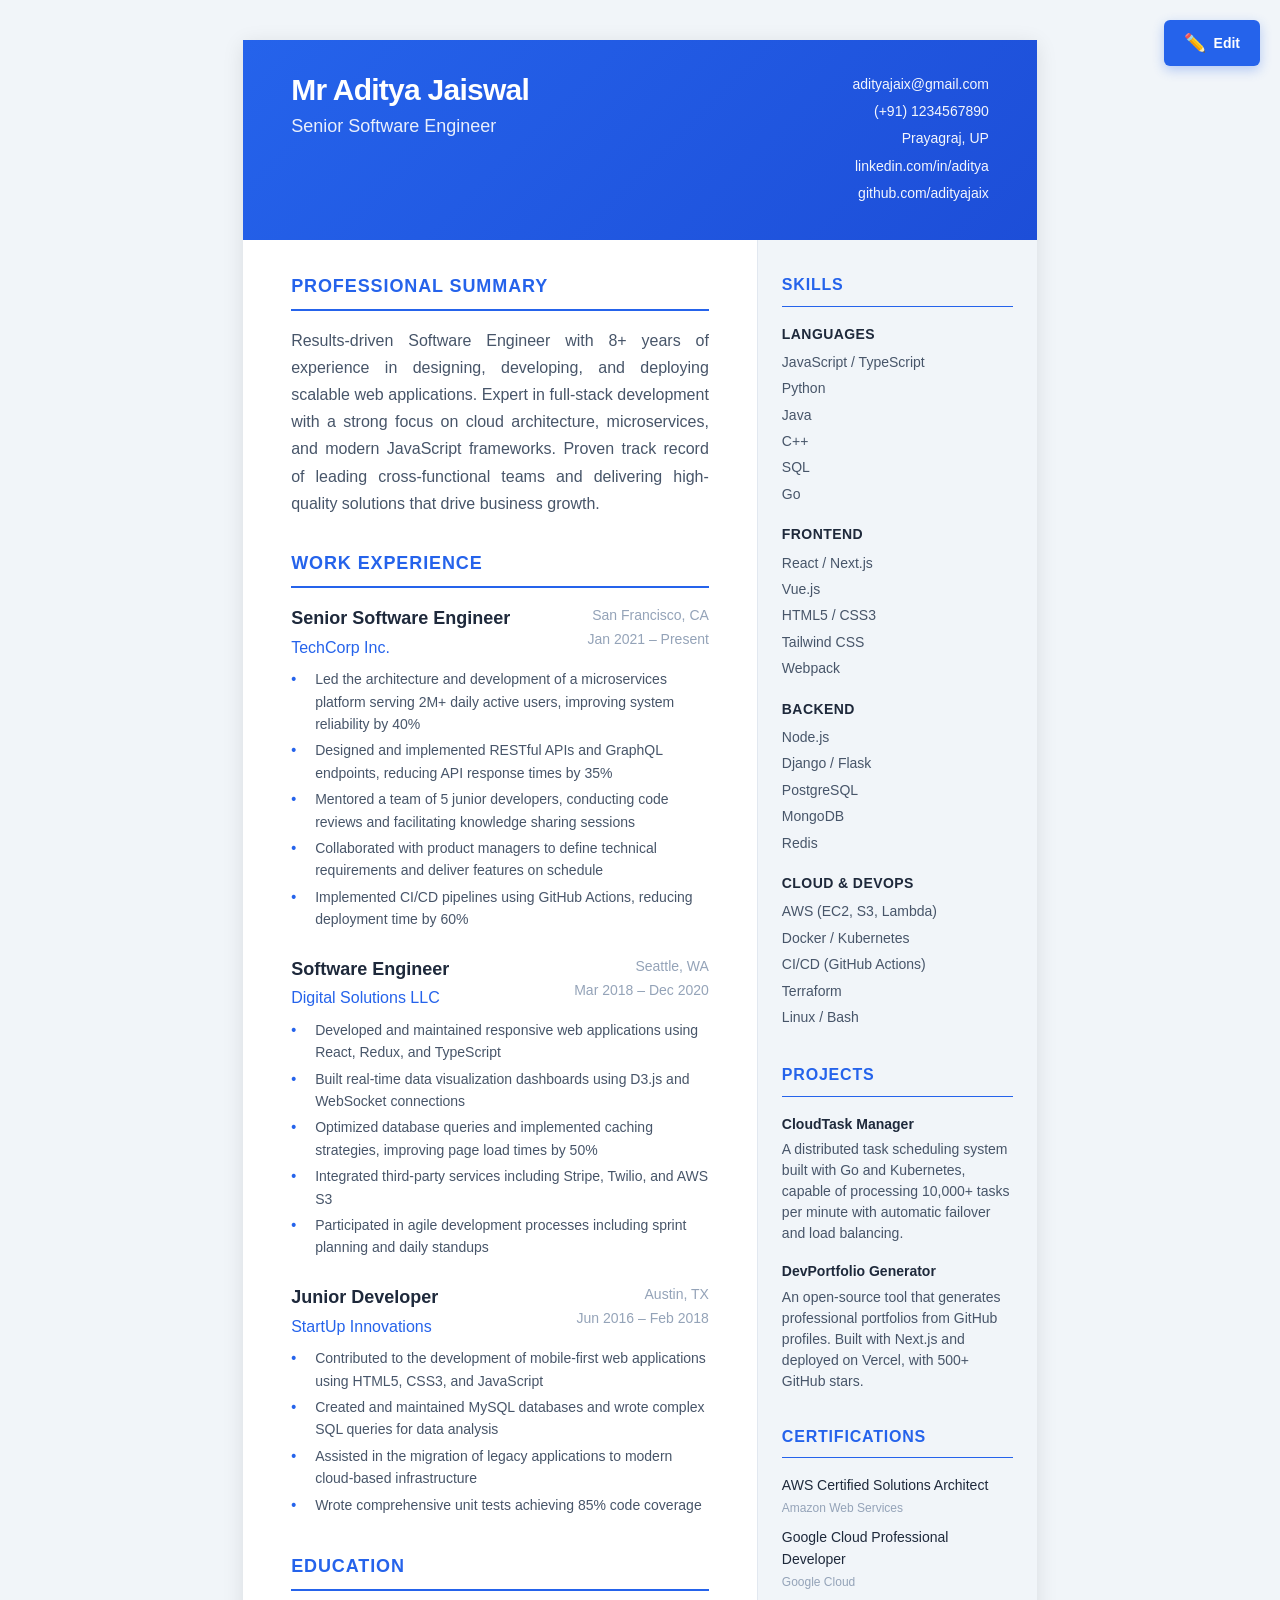
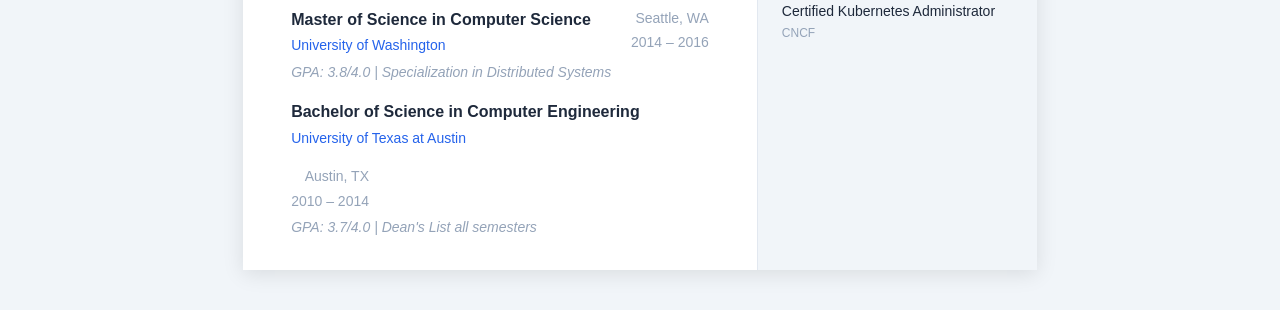
==== commit 1d4e42f2: "first working draft" ====
--- a/index.html
+++ b/index.html
@@ -3,232 +3,267 @@
 <head>
     <meta charset="UTF-8">
     <meta name="viewport" content="width=device-width, initial-scale=1.0">
-    <title>Resume template #1</title>
+    <title>Resume Builder - Editable</title>
     <link rel="stylesheet" href="styles.css">
 </head>
 <body>
-    <div class="resume-container">
-        <!-- Header Section -->
-        <header class="header">
-            <div class="header-content">
-                <div class="header-left">
-                    <h1 class="name">Aditya Jaiswal</h1>
-                    <p class="title">Senior Software Engineer</p>
+    <!-- Toggle Button for Edit Panel -->
+    <button class="edit-toggle" id="edit-toggle" title="Toggle Edit Mode">
+        <span class="toggle-icon">✏️</span>
+        <span class="toggle-text">Edit</span>
+    </button>
+
+    <!-- Edit Panel (Collapsible) -->
+    <div class="edit-panel" id="edit-panel">
+        <div class="edit-panel-header">
+            <h2>Edit Resume</h2>
+            <button class="close-panel" id="close-panel">×</button>
+        </div>
+        <div class="edit-panel-content">
+            <div class="edit-instructions">
+                <p><strong>How to edit:</strong></p>
+                <ul>
+                    <li>Click the <strong>Edit</strong> button to enable editing</li>
+                    <li>Click directly on any text in the resume to edit it</li>
+                    <li>Your changes are saved automatically</li>
+                    <li>Press <strong>Ctrl+P</strong> to print or save as PDF</li>
+                </ul>
+            </div>
+            <div class="edit-actions">
+                <button class="btn btn-reset" id="reset-resume">Reset to Default</button>
+                <button class="btn btn-print" id="print-resume">Print / Save PDF</button>
+            </div>
+        </div>
+    </div>
+
+    <!-- Main Content - A4 Page Simulation -->
+    <div class="page-container">
+        <div class="a4-page" id="resume-page">
+            <!-- Header Section -->
+            <header class="header">
+                <div class="header-content">
+                    <div class="header-left">
+                        <h1 class="name" contenteditable="true" data-placeholder="Your Name">Mr Aditya Jaiswal</h1>
+                        <p class="title" contenteditable="true" data-placeholder="Your Title">Senior Software Engineer</p>
+                    </div>
+                    <div class="header-right">
+                        <div class="contact-info">
+                            <p><a href="mailto:adityajaix@gmail.com" contenteditable="true" data-placeholder="email@example.com">adityajaix@gmail.com</a></p>
+                            <p><a href="tel:+911234567890" contenteditable="true" data-placeholder="+1234567890">(+91) 1234567890</a></p>
+                            <p contenteditable="true" data-placeholder="City, State">Prayagraj, UP</p>
+                            <p><a href="#" contenteditable="true" data-placeholder="linkedin.com/in/yourname">linkedin.com/in/aditya</a></p>
+                            <p><a href="https://github.com/adityajaix" contenteditable="true" data-placeholder="github.com/yourname">github.com/adityajaix</a></p>
+                        </div>
+                    </div>
                 </div>
-                <div class="header-right">
-                    <div class="contact-info">
-                        <p><a href="mailto:adityajaix@gmail.com">adityajaix@gmail.com</a></p>
-                        <p><a href="tel:+911234567890">(+91) 1234567890</a></p>
-                        <p>Prayagraj, UP</p>
-                        <p><a href="#" target="_blank">linkedin.com/in/aditya</a></p>
-                        <p><a href="https://github.com/adityajaix" target="_blank">github.com/adityajaix</a></p>
-                    </div>
-                </div>
-            </div>
-        </header>  
-
-
-        <!-- Main Content -->
-        <main class="main-content">
-            <!-- Professional Summary -->
-            <section class="section summary-section">
-                <h2 class="section-title">Professional Summary</h2>
-                <p class="summary-text">
-                    Results-driven Software Engineer with 8+ years of experience in designing, developing, and deploying scalable web applications. 
-                    Expert in full-stack development with a strong focus on cloud architecture, microservices, and modern JavaScript frameworks. 
-                    Proven track record of leading cross-functional teams and delivering high-quality solutions that drive business growth.
-                </p>
-            </section>
-
-        <!-- Work Experience -->
-            <section class="section experience-section">
-                <h2 class="section-title">Work Experience</h2>
-
-                <div class="job">
-                    <div class="job-header">
-                        <div class="job-title-company">
-                            <h3 class="job-title">Senior Software Engineer</h3>
-                            <span class="company">TechCorp Inc.</span>
-                        </div>
-                        <div class="job-details">
-                            <span class="location">San Francisco, CA</span>
-                            <span class="duration">Jan 2021 – Present</span>
-                        </div>
-                    </div>
-                    <ul class="job-responsibilities">
-                        <li>Led the architecture and development of a microservices platform serving 2M+ daily active users, improving system reliability by 40%</li>
-                        <li>Designed and implemented RESTful APIs and GraphQL endpoints, reducing API response times by 35%</li>
-                        <li>Mentored a team of 5 junior developers, conducting code reviews and facilitating knowledge sharing sessions</li>
-                        <li>Collaborated with product managers to define technical requirements and deliver features on schedule</li>
-                        <li>Implemented CI/CD pipelines using GitHub Actions, reducing deployment time by 60%</li>
+            </header>
+
+            <!-- Main Content -->
+            <main class="main-content">
+                <!-- Professional Summary -->
+                <section class="section summary-section">
+                    <h2 class="section-title" contenteditable="true">Professional Summary</h2>
+                    <p class="summary-text" contenteditable="true">
+                        Results-driven Software Engineer with 8+ years of experience in designing, developing, and deploying scalable web applications. 
+                        Expert in full-stack development with a strong focus on cloud architecture, microservices, and modern JavaScript frameworks. 
+                        Proven track record of leading cross-functional teams and delivering high-quality solutions that drive business growth.
+                    </p>
+                </section>
+
+                <!-- Work Experience -->
+                <section class="section experience-section">
+                    <h2 class="section-title" contenteditable="true">Work Experience</h2>
+
+                    <div class="job">
+                        <div class="job-header">
+                            <div class="job-title-company">
+                                <h3 class="job-title" contenteditable="true">Senior Software Engineer</h3>
+                                <span class="company" contenteditable="true">TechCorp Inc.</span>
+                            </div>
+                            <div class="job-details">
+                                <span class="location" contenteditable="true">San Francisco, CA</span>
+                                <span class="duration" contenteditable="true">Jan 2021 – Present</span>
+                            </div>
+                        </div>
+                        <ul class="job-responsibilities">
+                            <li contenteditable="true">Led the architecture and development of a microservices platform serving 2M+ daily active users, improving system reliability by 40%</li>
+                            <li contenteditable="true">Designed and implemented RESTful APIs and GraphQL endpoints, reducing API response times by 35%</li>
+                            <li contenteditable="true">Mentored a team of 5 junior developers, conducting code reviews and facilitating knowledge sharing sessions</li>
+                            <li contenteditable="true">Collaborated with product managers to define technical requirements and deliver features on schedule</li>
+                            <li contenteditable="true">Implemented CI/CD pipelines using GitHub Actions, reducing deployment time by 60%</li>
+                        </ul>
+                    </div>
+
+                    <div class="job">
+                        <div class="job-header">
+                            <div class="job-title-company">
+                                <h3 class="job-title" contenteditable="true">Software Engineer</h3>
+                                <span class="company" contenteditable="true">Digital Solutions LLC</span>
+                            </div>
+                            <div class="job-details">
+                                <span class="location" contenteditable="true">Seattle, WA</span>
+                                <span class="duration" contenteditable="true">Mar 2018 – Dec 2020</span>
+                            </div>
+                        </div>
+                        <ul class="job-responsibilities">
+                            <li contenteditable="true">Developed and maintained responsive web applications using React, Redux, and TypeScript</li>
+                            <li contenteditable="true">Built real-time data visualization dashboards using D3.js and WebSocket connections</li>
+                            <li contenteditable="true">Optimized database queries and implemented caching strategies, improving page load times by 50%</li>
+                            <li contenteditable="true">Integrated third-party services including Stripe, Twilio, and AWS S3</li>
+                            <li contenteditable="true">Participated in agile development processes including sprint planning and daily standups</li>
+                        </ul>
+                    </div>
+
+                    <div class="job">
+                        <div class="job-header">
+                            <div class="job-title-company">
+                                <h3 class="job-title" contenteditable="true">Junior Developer</h3>
+                                <span class="company" contenteditable="true">StartUp Innovations</span>
+                            </div>
+                            <div class="job-details">
+                                <span class="location" contenteditable="true">Austin, TX</span>
+                                <span class="duration" contenteditable="true">Jun 2016 – Feb 2018</span>
+                            </div>
+                        </div>
+                        <ul class="job-responsibilities">
+                            <li contenteditable="true">Contributed to the development of mobile-first web applications using HTML5, CSS3, and JavaScript</li>
+                            <li contenteditable="true">Created and maintained MySQL databases and wrote complex SQL queries for data analysis</li>
+                            <li contenteditable="true">Assisted in the migration of legacy applications to modern cloud-based infrastructure</li>
+                            <li contenteditable="true">Wrote comprehensive unit tests achieving 85% code coverage</li>
+                        </ul>
+                    </div>
+                </section>
+
+                <!-- Education Section -->
+                <section class="section education-section">
+
+                    
+                        <h2 class="section-title" contenteditable="true">Education</h2>
+    
+                        <div class="education">
+                            <div class="education-header">
+                                <div class="degree-info">
+                                    <h3 class="degree" contenteditable="true">Master of Science in Computer Science</h3>
+                                    <span class="school" contenteditable="true">University of Washington</span>
+                                </div>
+                                <div class="education-details">
+                                    <span class="location" contenteditable="true">Seattle, WA</span>
+                                    <span class="duration" contenteditable="true">2014 – 2016</span>
+                                </div>
+                            </div>
+                            <p class="education-extra" contenteditable="true">GPA: 3.8/4.0 | Specialization in Distributed Systems</p>
+                        </div>
+                    
+
+                    <div class="education">
+                        <div class="education-header">
+                            <div class="degree-info">
+                                <h3 class="degree" contenteditable="true">Bachelor of Science in Computer Engineering</h3>
+                                <span class="school" contenteditable="true">University of Texas at Austin</span>
+                            </div>
+                            <div class="education-details">
+                                <span class="location" contenteditable="true">Austin, TX</span>
+                                <span class="duration" contenteditable="true">2010 – 2014</span>
+                            </div>
+                        </div>
+                        <p class="education-extra" contenteditable="true">GPA: 3.7/4.0 | Dean's List all semesters</p>
+                    </div>
+                </section>
+            </main>
+
+            <!-- Sidebar -->
+            <aside class="sidebar">
+                <!-- Skills Section -->
+                <section class="section skills-section">
+                    <h2 class="section-title" contenteditable="true">Skills</h2>
+
+                    <div class="skill-category">
+                        <h3 class="skill-category-title" contenteditable="true">Languages</h3>
+                        <ul class="skill-list">
+                            <li contenteditable="true">JavaScript / TypeScript</li>
+                            <li contenteditable="true">Python</li>
+                            <li contenteditable="true">Java</li>
+                            <li contenteditable="true">C++</li>
+                            <li contenteditable="true">SQL</li>
+                            <li contenteditable="true">Go</li>
+                        </ul>
+                    </div>
+
+                    <div class="skill-category">
+                        <h3 class="skill-category-title" contenteditable="true">Frontend</h3>
+                        <ul class="skill-list">
+                            <li contenteditable="true">React / Next.js</li>
+                            <li contenteditable="true">Vue.js</li>
+                            <li contenteditable="true">HTML5 / CSS3</li>
+                            <li contenteditable="true">Tailwind CSS</li>
+                            <li contenteditable="true">Webpack</li>
+                        </ul>
+                    </div>
+
+                    <div class="skill-category">
+                        <h3 class="skill-category-title" contenteditable="true">Backend</h3>
+                        <ul class="skill-list">
+                            <li contenteditable="true">Node.js</li>
+                            <li contenteditable="true">Django / Flask</li>
+                            <li contenteditable="true">PostgreSQL</li>
+                            <li contenteditable="true">MongoDB</li>
+                            <li contenteditable="true">Redis</li>
+                        </ul>
+                    </div>
+
+                    <div class="skill-category">
+                        <h3 class="skill-category-title" contenteditable="true">Cloud & DevOps</h3>
+                        <ul class="skill-list">
+                            <li contenteditable="true">AWS (EC2, S3, Lambda)</li>
+                            <li contenteditable="true">Docker / Kubernetes</li>
+                            <li contenteditable="true">CI/CD (GitHub Actions)</li>
+                            <li contenteditable="true">Terraform</li>
+                            <li contenteditable="true">Linux / Bash</li>
+                        </ul>
+                    </div>
+                </section>
+
+                <!-- Projects Section -->
+                <section class="section projects-section">
+                    <h2 class="section-title" contenteditable="true">Projects</h2>
+
+                    <div class="project">
+                        <h3 class="project-title" contenteditable="true">CloudTask Manager</h3>
+                        <p class="project-description" contenteditable="true">
+                            A distributed task scheduling system built with Go and Kubernetes, capable of processing 10,000+ tasks per minute with automatic failover and load balancing.
+                        </p>
+                    </div>
+
+                    <div class="project">
+                        <h3 class="project-title" contenteditable="true">DevPortfolio Generator</h3>
+                        <p class="project-description" contenteditable="true">
+                            An open-source tool that generates professional portfolios from GitHub profiles. Built with Next.js and deployed on Vercel, with 500+ GitHub stars.
+                        </p>
+                    </div>
+                </section>
+
+                <!-- Certifications Section -->
+                <section class="section certifications-section">
+                    <h2 class="section-title" contenteditable="true">Certifications</h2>
+                    <ul class="certification-list">
+                        <li>
+                            <span class="certification-name" contenteditable="true">AWS Certified Solutions Architect</span>
+                            <span class="certification-org" contenteditable="true">Amazon Web Services</span>
+                        </li>
+                        <li>
+                            <span class="certification-name" contenteditable="true">Google Cloud Professional Developer</span>
+                            <span class="certification-org" contenteditable="true">Google Cloud</span>
+                        </li>
+                        <li>
+                            <span class="certification-name" contenteditable="true">Certified Kubernetes Administrator</span>
+                            <span class="certification-org" contenteditable="true">CNCF</span>
+                        </li>
                     </ul>
-                </div>
-
-                <div class="job">
-                    <div class="job-header">
-                        <div class="job-title-company">
-                            <h3 class="job-title">Software Engineer</h3>
-                            <span class="company">Digital Solutions LLC</span>
-                        </div>
-                        <div class="job-details">
-                            <span class="location">Seattle, WA</span>
-                            <span class="duration">Mar 2018 – Dec 2020</span>
-                        </div>
-                    </div>
-                    <ul class="job-responsibilities">
-                        <li>Developed and maintained responsive web applications using React, Redux, and TypeScript</li>
-                        <li>Built real-time data visualization dashboards using D3.js and WebSocket connections</li>
-                        <li>Optimized database queries and implemented caching strategies, improving page load times by 50%</li>
-                        <li>Integrated third-party services including Stripe, Twilio, and AWS S3</li>
-                        <li>Participated in agile development processes including sprint planning and daily standups</li>
-                    </ul>
-                </div>
-
-                <div class="job">
-                    <div class="job-header">
-                        <div class="job-title-company">
-                            <h3 class="job-title">Junior Developer</h3>
-                            <span class="company">StartUp Innovations</span>
-                        </div>
-                        <div class="job-details">
-                            <span class="location">Austin, TX</span>
-                            <span class="duration">Jun 2016 – Feb 2018</span>
-                        </div>
-                    </div>
-                    <ul class="job-responsibilities">
-                        <li>Contributed to the development of mobile-first web applications using HTML5, CSS3, and JavaScript</li>
-                        <li>Created and maintained MySQL databases and wrote complex SQL queries for data analysis</li>
-                        <li>Assisted in the migration of legacy applications to modern cloud-based infrastructure</li>
-                        <li>Wrote comprehensive unit tests achieving 85% code coverage</li>
-                    </ul>
-                </div>
-            </section>
-
-            <!-- Education Section -->
-            <section class="section education-section">
-                <h2 class="section-title">Education</h2>
-
-                <div class="education">
-                    <div class="education-header">
-                        <div class="degree-info">
-                            <h3 class="degree">Master of Science in Computer Science</h3>
-                            <span class="school">University of Washington</span>
-                        </div>
-                        <div class="education-details">
-                            <span class="location">Seattle, WA</span>
-                            <span class="duration">2014 – 2016</span>
-                        </div>
-                    </div>
-                    <p class="education-extra">GPA: 3.8/4.0 | Specialization in Distributed Systems</p>
-                </div>
-
-                <div class="education">
-                    <div class="education-header">
-                        <div class="degree-info">
-                            <h3 class="degree">Bachelor of Science in Computer Engineering</h3>
-                            <span class="school">University of Texas at Austin</span>
-                        </div>
-                        <div class="education-details">
-                            <span class="location">Austin, TX</span>
-                            <span class="duration">2010 – 2014</span>
-                        </div>
-                    </div>
-                    <p class="education-extra">GPA: 3.7/4.0 | Dean's List all semesters</p>
-                </div>
-            </section>
-        </main>
-
-
-        <!-- Sidebar -->
-        <aside class="sidebar">
-            <!-- Skills Section -->
-            <section class="section skills-section">
-                <h2 class="section-title">Skills</h2>
-
-                <div class="skill-category">
-                    <h3 class="skill-category-title">Languages</h3>
-                    <ul class="skill-list">
-                        <li>JavaScript / TypeScript</li>
-                        <li>Python</li>
-                        <li>Java</li>
-                        <li>C++</li>
-                        <li>SQL</li>
-                        <li>Go</li>
-                    </ul>
-                </div>
-
-                <div class="skill-category">
-                    <h3 class="skill-category-title">Frontend</h3>
-                    <ul class="skill-list">
-                        <li>React / Next.js</li>
-                        <li>Vue.js</li>
-                        <li>HTML5 / CSS3</li>
-                        <li>Tailwind CSS</li>
-                        <li>Webpack</li>
-                    </ul>
-                </div>
-
-                <div class="skill-category">
-                    <h3 class="skill-category-title">Backend</h3>
-                    <ul class="skill-list">
-                        <li>Node.js</li>
-                        <li>Django / Flask</li>
-                        <li>PostgreSQL</li>
-                        <li>MongoDB</li>
-                        <li>Redis</li>
-                    </ul>
-                </div>
-
-                <div class="skill-category">
-                    <h3 class="skill-category-title">Cloud & DevOps</h3>
-                    <ul class="skill-list">
-                        <li>AWS (EC2, S3, Lambda)</li>
-                        <li>Docker / Kubernetes</li>
-                        <li>CI/CD (GitHub Actions)</li>
-                        <li>Terraform</li>
-                        <li>Linux / Bash</li>
-                    </ul>
-                </div>
-            </section>
-
-            <!-- Projects Section -->
-            <section class="section projects-section">
-                <h2 class="section-title">Projects</h2>
-
-                <div class="project">
-                    <h3 class="project-title">CloudTask Manager</h3>
-                    <p class="project-description">
-                        A distributed task scheduling system built with Go and Kubernetes, capable of processing 10,000+ tasks per minute with automatic failover and load balancing.
-                    </p>
-                </div>
-
-                <div class="project">
-                    <h3 class="project-title">DevPortfolio Generator</h3>
-                    <p class="project-description">
-                        An open-source tool that generates professional portfolios from GitHub profiles. Built with Next.js and deployed on Vercel, with 500+ GitHub stars.
-                    </p>
-                </div>
-            </section>
-
-            <!-- Certifications Section -->
-            <section class="section certifications-section">
-                <h2 class="section-title">Certifications</h2>
-                <ul class="certification-list">
-                    <li>
-                        <span class="certification-name">AWS Certified Solutions Architect</span>
-                        <span class="certification-org">Amazon Web Services</span>
-                    </li>
-                    <li>
-                        <span class="certification-name">Google Cloud Professional Developer</span>
-                        <span class="certification-org">Google Cloud</span>
-                    </li>
-                    <li>
-                        <span class="certification-name">Certified Kubernetes Administrator</span>
-                        <span class="certification-org">CNCF</span>
-                    </li>
-                </ul>
-            </section>
-        </aside>
+                </section>
+            </aside>
+        </div>
     </div>
+
+    <script src="script.js"></script>
 </body>
 </html>
--- a/styles.css
+++ b/styles.css
@@ -1,5 +1,5 @@
 /* ========================================
-   Resume Template - Professional Styles
+   Resume Template - A4 Page Simulation
    ======================================== */
 
 /* CSS Reset & Base Styles */
@@ -18,7 +18,7 @@
     --text-secondary: #475569;
     --text-muted: #94a3b8;
     --bg-primary: #ffffff;
-    --bg-secondary: #f8fafc;
+    --bg-secondary: #f1f5f9;
     --border-color: #e2e8f0;
     --accent-bg: #eff6ff;
 
@@ -45,6 +45,10 @@
     --container-max-width: 1100px;
     --border-radius: 6px;
     --line-height: 1.6;
+
+    /* A4 Dimensions */
+    --a4-width: 210mm;
+    --a4-height: 297mm;
 }
 
 html {
@@ -63,19 +67,210 @@
 }
 
 /* ========================================
-   Resume Container
-   ======================================== */
-
-.resume-container {
-    max-width: var(--container-max-width);
-    margin: var(--spacing-xl) auto;
+   Edit Toggle Button
+   ======================================== */
+
+.edit-toggle {
+    position: fixed;
+    top: 20px;
+    right: 20px;
+    z-index: 1000;
+    display: flex;
+    align-items: center;
+    gap: 8px;
+    padding: 12px 20px;
+    background: var(--primary-color);
+    color: white;
+    border: none;
+    border-radius: var(--border-radius);
+    font-size: var(--font-size-sm);
+    font-weight: 600;
+    cursor: pointer;
+    box-shadow: 0 4px 12px rgba(37, 99, 235, 0.3);
+    transition: all 0.3s ease;
+}
+
+.edit-toggle:hover {
+    background: var(--primary-dark);
+    transform: translateY(-2px);
+    box-shadow: 0 6px 16px rgba(37, 99, 235, 0.4);
+}
+
+.toggle-icon {
+    font-size: 18px;
+}
+
+.edit-toggle.active {
+    background: #16a34a;
+}
+
+.edit-toggle.active:hover {
+    background: #15803d;
+}
+
+/* ========================================
+   Edit Panel (Collapsible)
+   ======================================== */
+
+.edit-panel {
+    position: fixed;
+    top: 0;
+    left: -350px;
+    width: 320px;
+    height: 100vh;
+    z-index: 999;
     background: var(--bg-primary);
-    box-shadow: 0 4px 6px -1px rgba(0, 0, 0, 0.1), 0 2px 4px -1px rgba(0, 0, 0, 0.06);
+    box-shadow: 4px 0 20px rgba(0, 0, 0, 0.1);
+    transition: left 0.3s ease;
+    display: flex;
+    flex-direction: column;
+}
+
+.edit-panel.open {
+    left: 0;
+}
+
+.edit-panel-header {
+    display: flex;
+    justify-content: space-between;
+    align-items: center;
+    padding: var(--spacing-lg);
+    border-bottom: 1px solid var(--border-color);
+}
+
+.edit-panel-header h2 {
+    font-size: var(--font-size-lg);
+    font-weight: 600;
+    color: var(--text-primary);
+}
+
+.close-panel {
+    width: 32px;
+    height: 32px;
+    border: none;
+    background: var(--bg-secondary);
+    border-radius: 50%;
+    font-size: 20px;
+    cursor: pointer;
+    display: flex;
+    align-items: center;
+    justify-content: center;
+    transition: background 0.2s ease;
+}
+
+.close-panel:hover {
+    background: var(--border-color);
+}
+
+.edit-panel-content {
+    padding: var(--spacing-lg);
+    flex: 1;
+    overflow-y: auto;
+}
+
+.edit-instructions {
+    background: var(--accent-bg);
+    padding: var(--spacing-md);
     border-radius: var(--border-radius);
-    overflow: hidden;
+    margin-bottom: var(--spacing-lg);
+}
+
+.edit-instructions p {
+    font-size: var(--font-size-sm);
+    color: var(--text-secondary);
+    margin-bottom: var(--spacing-sm);
+}
+
+.edit-instructions ul {
+    padding-left: var(--spacing-lg);
+}
+
+.edit-instructions li {
+    font-size: var(--font-size-sm);
+    color: var(--text-secondary);
+    margin-bottom: var(--spacing-xs);
+}
+
+.edit-actions {
+    display: flex;
+    flex-direction: column;
+    gap: var(--spacing-md);
+}
+
+.btn {
+    padding: 12px 20px;
+    border: none;
+    border-radius: var(--border-radius);
+    font-size: var(--font-size-sm);
+    font-weight: 600;
+    cursor: pointer;
+    transition: all 0.2s ease;
+}
+
+.btn-reset {
+    background: var(--bg-secondary);
+    color: var(--text-secondary);
+}
+
+.btn-reset:hover {
+    background: var(--border-color);
+}
+
+.btn-print {
+    background: var(--primary-color);
+    color: white;
+}
+
+.btn-print:hover {
+    background: var(--primary-dark);
+}
+
+/* ========================================
+   Page Container - A4 Simulation
+   ======================================== */
+
+.page-container {
+    display: flex;
+    justify-content: center;
+    padding: 40px 20px;
+    min-height: 100vh;
+}
+
+/* A4 Page */
+.a4-page {
+    width: var(--a4-width);
+    min-height: var(--a4-height);
+    background: var(--bg-primary);
+    box-shadow: 0 4px 20px rgba(0, 0, 0, 0.1);
     display: grid;
     grid-template-columns: 1fr var(--sidebar-width);
     gap: 0;
+    overflow: hidden;
+}
+
+/* Edit Mode Styles */
+.a4-page.editing [contenteditable="true"] {
+    outline: 1px dashed transparent;
+    transition: outline-color 0.2s ease, background-color 0.2s ease;
+    border-radius: 2px;
+}
+
+.a4-page.editing [contenteditable="true"]:hover {
+    outline-color: var(--primary-color);
+    background-color: rgba(37, 99, 235, 0.02);
+}
+
+.a4-page.editing [contenteditable="true"]:focus {
+    outline: 2px solid var(--primary-color);
+    outline-offset: 2px;
+    background-color: rgba(37, 99, 235, 0.05);
+}
+
+/* Placeholder for empty editable fields */
+[contenteditable="true"]:empty::before {
+    content: attr(data-placeholder);
+    color: var(--text-muted);
+    font-style: italic;
 }
 
 /* ========================================
@@ -137,7 +332,6 @@
 
 .contact-info a:hover {
     opacity: 0.8;
-    text-decoration: underline;
 }
 
 /* ========================================
@@ -419,10 +613,17 @@
    Responsive Design
    ======================================== */
 
+@media (max-width: 1000px) {
+    .a4-page {
+        width: 100%;
+        max-width: var(--a4-width);
+        min-height: auto;
+    }
+}
+
 @media (max-width: 900px) {
-    .resume-container {
+    .a4-page {
         grid-template-columns: 1fr;
-        max-width: 800px;
     }
 
     .sidebar {
@@ -468,23 +669,45 @@
     .title {
         font-size: var(--font-size-base);
     }
+
+    .page-container {
+        padding: 20px 10px;
+    }
+
+    .edit-toggle {
+        top: 10px;
+        right: 10px;
+        padding: 10px 14px;
+    }
+
+    .toggle-text {
+        display: none;
+    }
 }
 
 /* ========================================
    Print Styles
    ======================================== */
-
 @media print {
     body {
         background: white;
     }
 
-    .resume-container {
-        max-width: 100%;
-        margin: 0;
+    .edit-toggle,
+    .edit-panel {
+        display: none !important;
+    }
+
+    .page-container {
+        padding: 0;
+    }
+
+    .a4-page {
         box-shadow: none;
-        border-radius: 0;
-        grid-template-columns: 1fr var(--sidebar-width);
+        display: grid !important;
+        grid-template-columns: 1fr var(--sidebar-width) !important;
+        width: 210mm !important;
+        min-height: 297mm !important;
     }
 
     .header {
@@ -492,10 +715,12 @@
         -webkit-print-color-adjust: exact;
         print-color-adjust: exact;
         padding: 1.5rem 2rem;
+        grid-column: 1 / -1 !important;
     }
 
     .main-content {
         padding: 1.5rem 2rem;
+        grid-column: 1 !important;
     }
 
     .sidebar {
@@ -503,66 +728,64 @@
         background: var(--bg-secondary) !important;
         -webkit-print-color-adjust: exact;
         print-color-adjust: exact;
-    }
-
-    /* Ensure links are visible in print */
+        grid-column: 2 !important;
+    }
+
+    .main-content, .sidebar {
+        overflow: visible !important;
+    }
+
+    [contenteditable="true"] {
+        outline: none !important;
+        background: none !important;
+    }
+
     a {
         text-decoration: none;
         color: inherit;
     }
 
-    /* Remove any hover effects */
-    a:hover {
-        text-decoration: none;
-    }
-
-    /* Prevent page breaks inside sections */
-    .section {
-        break-inside: avoid;
-        page-break-inside: avoid;
-    }
-
-    .job, .education, .project {
-        break-inside: avoid;
-        page-break-inside: avoid;
-    }
-
-    /* Adjust font sizes for print if needed */
-    .name {
-        font-size: 1.75rem;
-    }
-
-    /* Ensure proper contrast */
+
+    .section-title {
+        color: var(--primary-color) !important;
+        -webkit-print-color-adjust: exact;
+        print-color-adjust: exact;
+    }
+
+    .section-title + * {
+        break-before: avoid;
+        page-break-before: avoid;
+    }
+
+
+    .company, .school {
+        color: var(--primary-color) !important;
+        -webkit-print-color-adjust: exact;
+        print-color-adjust: exact;
+    }
+
     .job-responsibilities li::before {
         color: var(--primary-color) !important;
         -webkit-print-color-adjust: exact;
         print-color-adjust: exact;
     }
 
-    .section-title {
-        color: var(--primary-color) !important;
-        -webkit-print-color-adjust: exact;
-        print-color-adjust: exact;
-    }
-
-    .company, .school {
-        color: var(--primary-color) !important;
-        -webkit-print-color-adjust: exact;
-        print-color-adjust: exact;
-    }
-}
-
-/* ========================================
-   Page Break Helpers for Multi-Page Prints
-   ======================================== */
+    .name { font-size: 1.75rem; }
+
+    /* Page break control */
+    .job, .education, .project,
+    .section, .job-responsibilities li,
+    .degree-info, .education-header {
+        break-inside: avoid;
+        page-break-inside: avoid;
+    }
+
+    .a4-page {
+        min-height: auto !important;  /* remove forced height */
+    }
+}
 
 @page {
-    size: letter;
-    margin: 0.5in;
-}
-
-/* Force sidebar to stay together */
-.sidebar {
-    break-inside: avoid;
-    page-break-inside: avoid;
+    size: A4;
+    margin: 15mm;
 }
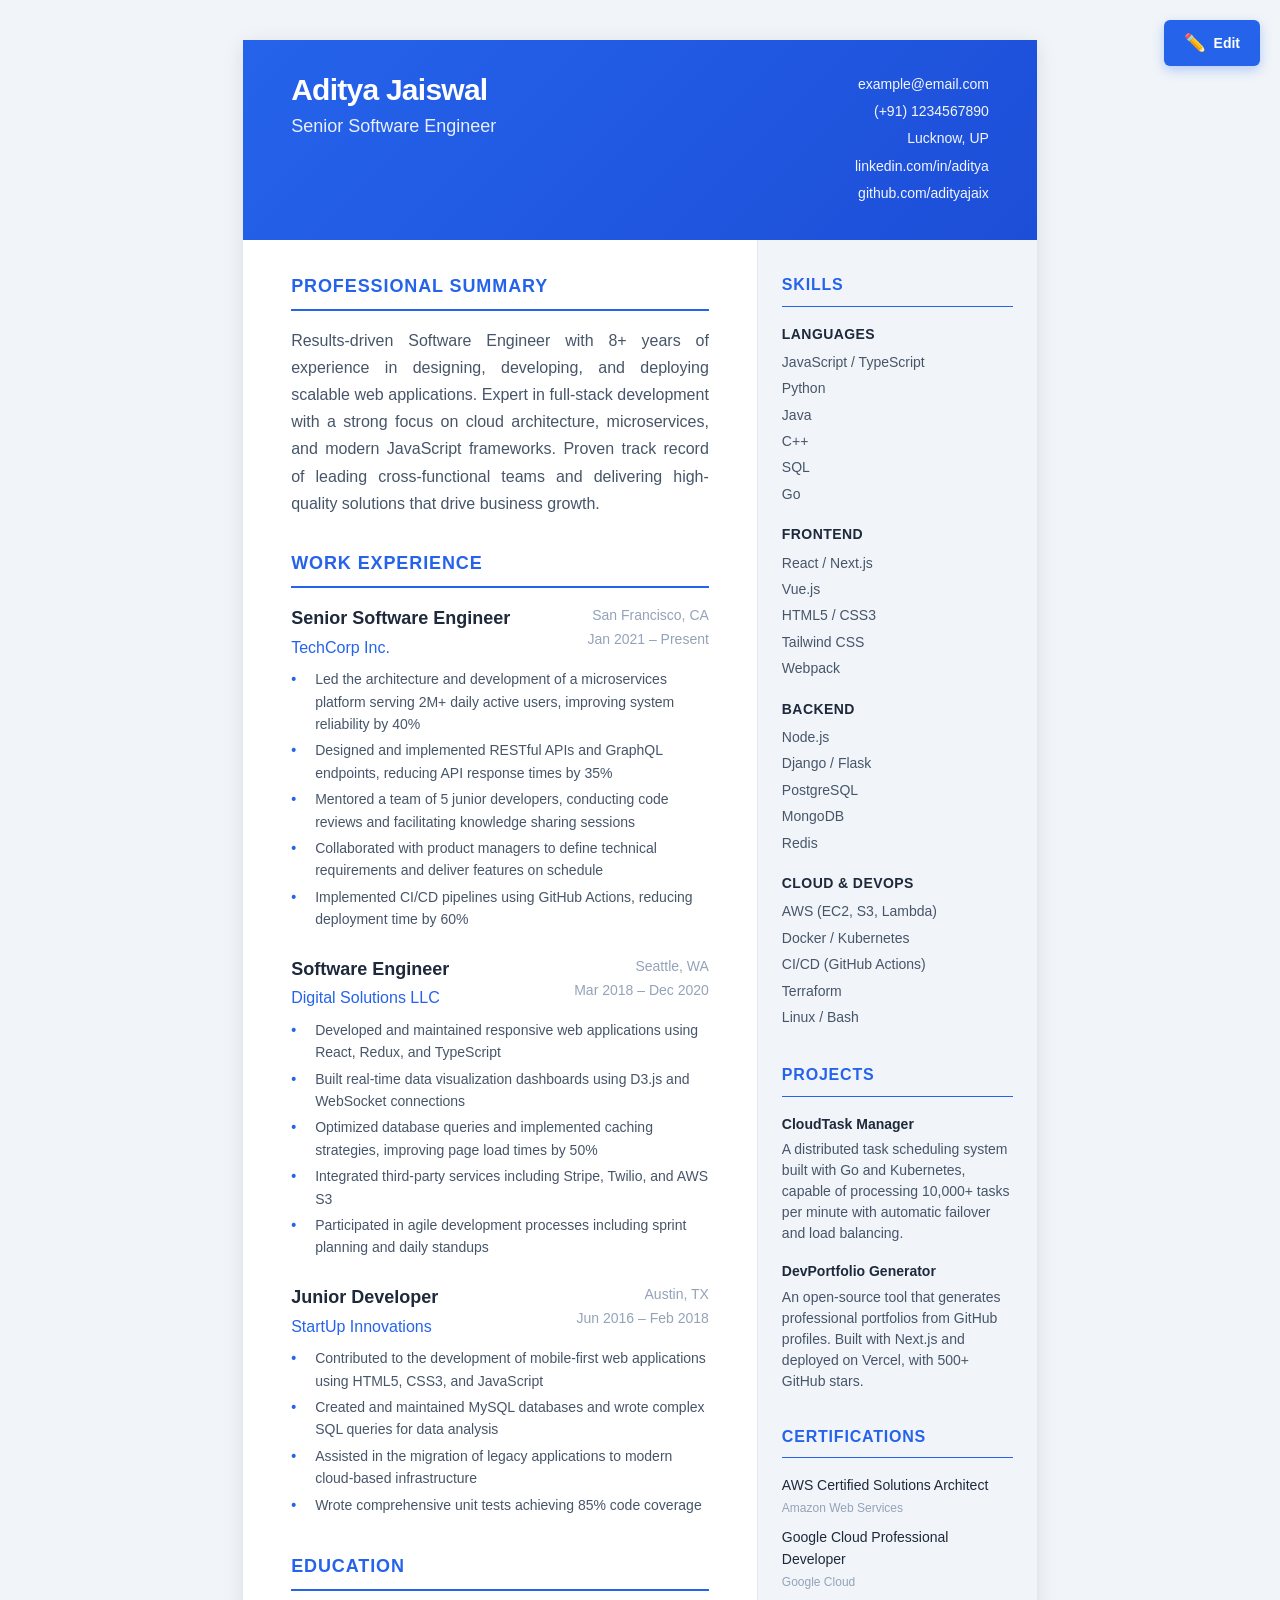
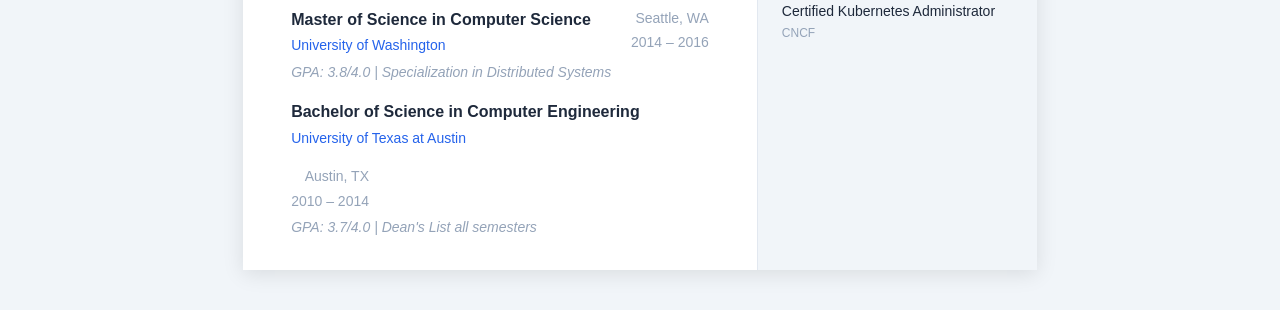
==== commit 4c1a9f39: "changed my email kept the rest" ====
--- a/index.html
+++ b/index.html
@@ -1,11 +1,13 @@
 <!DOCTYPE html>
 <html lang="en">
+
 <head>
     <meta charset="UTF-8">
     <meta name="viewport" content="width=device-width, initial-scale=1.0">
     <title>Resume Builder - Editable</title>
     <link rel="stylesheet" href="styles.css">
 </head>
+
 <body>
     <!-- Toggle Button for Edit Panel -->
     <button class="edit-toggle" id="edit-toggle" title="Toggle Edit Mode">
@@ -33,6 +35,13 @@
                 <button class="btn btn-reset" id="reset-resume">Reset to Default</button>
                 <button class="btn btn-print" id="print-resume">Print / Save PDF</button>
             </div>
+
+            <div class="donation-section">
+                <p class="donation-text">☕ Find this useful?</p>
+                <p class="donation-subtext">Support for more free templates</p>
+                <img src="upi-qr/upi-qr.png" alt="UPI QR Code" class="upi-qr">
+                <!-- <p class="upi-id">adityajaix@upi</p> -->
+            </div>
         </div>
     </div>
 
@@ -43,16 +52,21 @@
             <header class="header">
                 <div class="header-content">
                     <div class="header-left">
-                        <h1 class="name" contenteditable="true" data-placeholder="Your Name">Mr Aditya Jaiswal</h1>
-                        <p class="title" contenteditable="true" data-placeholder="Your Title">Senior Software Engineer</p>
+                        <h1 class="name" contenteditable="true" data-placeholder="Your Name">Aditya Jaiswal</h1>
+                        <p class="title" contenteditable="true" data-placeholder="Your Title">Senior Software Engineer
+                        </p>
                     </div>
                     <div class="header-right">
                         <div class="contact-info">
-                            <p><a href="mailto:adityajaix@gmail.com" contenteditable="true" data-placeholder="email@example.com">adityajaix@gmail.com</a></p>
-                            <p><a href="tel:+911234567890" contenteditable="true" data-placeholder="+1234567890">(+91) 1234567890</a></p>
-                            <p contenteditable="true" data-placeholder="City, State">Prayagraj, UP</p>
-                            <p><a href="#" contenteditable="true" data-placeholder="linkedin.com/in/yourname">linkedin.com/in/aditya</a></p>
-                            <p><a href="https://github.com/adityajaix" contenteditable="true" data-placeholder="github.com/yourname">github.com/adityajaix</a></p>
+                            <p><a href="mailto:example@email.com" contenteditable="true"
+                                    data-placeholder="email@example.com">example@email.com</a></p>
+                            <p><a href="tel:+911234567890" contenteditable="true" data-placeholder="+1234567890">(+91)
+                                    1234567890</a></p>
+                            <p contenteditable="true" data-placeholder="City, State">Lucknow, UP</p>
+                            <p><a href="#" contenteditable="true"
+                                    data-placeholder="linkedin.com/in/yourname">linkedin.com/in/aditya</a></p>
+                            <p><a href="https://github.com/adityajaix" contenteditable="true"
+                                    data-placeholder="github.com/yourname">github.com/adityajaix</a></p>
                         </div>
                     </div>
                 </div>
@@ -64,9 +78,12 @@
                 <section class="section summary-section">
                     <h2 class="section-title" contenteditable="true">Professional Summary</h2>
                     <p class="summary-text" contenteditable="true">
-                        Results-driven Software Engineer with 8+ years of experience in designing, developing, and deploying scalable web applications. 
-                        Expert in full-stack development with a strong focus on cloud architecture, microservices, and modern JavaScript frameworks. 
-                        Proven track record of leading cross-functional teams and delivering high-quality solutions that drive business growth.
+                        Results-driven Software Engineer with 8+ years of experience in designing, developing, and
+                        deploying scalable web applications.
+                        Expert in full-stack development with a strong focus on cloud architecture, microservices, and
+                        modern JavaScript frameworks.
+                        Proven track record of leading cross-functional teams and delivering high-quality solutions that
+                        drive business growth.
                     </p>
                 </section>
 
@@ -86,11 +103,16 @@
                             </div>
                         </div>
                         <ul class="job-responsibilities">
-                            <li contenteditable="true">Led the architecture and development of a microservices platform serving 2M+ daily active users, improving system reliability by 40%</li>
-                            <li contenteditable="true">Designed and implemented RESTful APIs and GraphQL endpoints, reducing API response times by 35%</li>
-                            <li contenteditable="true">Mentored a team of 5 junior developers, conducting code reviews and facilitating knowledge sharing sessions</li>
-                            <li contenteditable="true">Collaborated with product managers to define technical requirements and deliver features on schedule</li>
-                            <li contenteditable="true">Implemented CI/CD pipelines using GitHub Actions, reducing deployment time by 60%</li>
+                            <li contenteditable="true">Led the architecture and development of a microservices platform
+                                serving 2M+ daily active users, improving system reliability by 40%</li>
+                            <li contenteditable="true">Designed and implemented RESTful APIs and GraphQL endpoints,
+                                reducing API response times by 35%</li>
+                            <li contenteditable="true">Mentored a team of 5 junior developers, conducting code reviews
+                                and facilitating knowledge sharing sessions</li>
+                            <li contenteditable="true">Collaborated with product managers to define technical
+                                requirements and deliver features on schedule</li>
+                            <li contenteditable="true">Implemented CI/CD pipelines using GitHub Actions, reducing
+                                deployment time by 60%</li>
                         </ul>
                     </div>
 
@@ -106,11 +128,16 @@
                             </div>
                         </div>
                         <ul class="job-responsibilities">
-                            <li contenteditable="true">Developed and maintained responsive web applications using React, Redux, and TypeScript</li>
-                            <li contenteditable="true">Built real-time data visualization dashboards using D3.js and WebSocket connections</li>
-                            <li contenteditable="true">Optimized database queries and implemented caching strategies, improving page load times by 50%</li>
-                            <li contenteditable="true">Integrated third-party services including Stripe, Twilio, and AWS S3</li>
-                            <li contenteditable="true">Participated in agile development processes including sprint planning and daily standups</li>
+                            <li contenteditable="true">Developed and maintained responsive web applications using React,
+                                Redux, and TypeScript</li>
+                            <li contenteditable="true">Built real-time data visualization dashboards using D3.js and
+                                WebSocket connections</li>
+                            <li contenteditable="true">Optimized database queries and implemented caching strategies,
+                                improving page load times by 50%</li>
+                            <li contenteditable="true">Integrated third-party services including Stripe, Twilio, and AWS
+                                S3</li>
+                            <li contenteditable="true">Participated in agile development processes including sprint
+                                planning and daily standups</li>
                         </ul>
                     </div>
 
@@ -126,9 +153,12 @@
                             </div>
                         </div>
                         <ul class="job-responsibilities">
-                            <li contenteditable="true">Contributed to the development of mobile-first web applications using HTML5, CSS3, and JavaScript</li>
-                            <li contenteditable="true">Created and maintained MySQL databases and wrote complex SQL queries for data analysis</li>
-                            <li contenteditable="true">Assisted in the migration of legacy applications to modern cloud-based infrastructure</li>
+                            <li contenteditable="true">Contributed to the development of mobile-first web applications
+                                using HTML5, CSS3, and JavaScript</li>
+                            <li contenteditable="true">Created and maintained MySQL databases and wrote complex SQL
+                                queries for data analysis</li>
+                            <li contenteditable="true">Assisted in the migration of legacy applications to modern
+                                cloud-based infrastructure</li>
                             <li contenteditable="true">Wrote comprehensive unit tests achieving 85% code coverage</li>
                         </ul>
                     </div>
@@ -137,28 +167,30 @@
                 <!-- Education Section -->
                 <section class="section education-section">
 
-                    
-                        <h2 class="section-title" contenteditable="true">Education</h2>
-    
-                        <div class="education">
-                            <div class="education-header">
-                                <div class="degree-info">
-                                    <h3 class="degree" contenteditable="true">Master of Science in Computer Science</h3>
-                                    <span class="school" contenteditable="true">University of Washington</span>
-                                </div>
-                                <div class="education-details">
-                                    <span class="location" contenteditable="true">Seattle, WA</span>
-                                    <span class="duration" contenteditable="true">2014 – 2016</span>
-                                </div>
-                            </div>
-                            <p class="education-extra" contenteditable="true">GPA: 3.8/4.0 | Specialization in Distributed Systems</p>
-                        </div>
-                    
+
+                    <h2 class="section-title" contenteditable="true">Education</h2>
 
                     <div class="education">
                         <div class="education-header">
                             <div class="degree-info">
-                                <h3 class="degree" contenteditable="true">Bachelor of Science in Computer Engineering</h3>
+                                <h3 class="degree" contenteditable="true">Master of Science in Computer Science</h3>
+                                <span class="school" contenteditable="true">University of Washington</span>
+                            </div>
+                            <div class="education-details">
+                                <span class="location" contenteditable="true">Seattle, WA</span>
+                                <span class="duration" contenteditable="true">2014 – 2016</span>
+                            </div>
+                        </div>
+                        <p class="education-extra" contenteditable="true">GPA: 3.8/4.0 | Specialization in Distributed
+                            Systems</p>
+                    </div>
+
+
+                    <div class="education">
+                        <div class="education-header">
+                            <div class="degree-info">
+                                <h3 class="degree" contenteditable="true">Bachelor of Science in Computer Engineering
+                                </h3>
                                 <span class="school" contenteditable="true">University of Texas at Austin</span>
                             </div>
                             <div class="education-details">
@@ -230,14 +262,16 @@
                     <div class="project">
                         <h3 class="project-title" contenteditable="true">CloudTask Manager</h3>
                         <p class="project-description" contenteditable="true">
-                            A distributed task scheduling system built with Go and Kubernetes, capable of processing 10,000+ tasks per minute with automatic failover and load balancing.
+                            A distributed task scheduling system built with Go and Kubernetes, capable of processing
+                            10,000+ tasks per minute with automatic failover and load balancing.
                         </p>
                     </div>
 
                     <div class="project">
                         <h3 class="project-title" contenteditable="true">DevPortfolio Generator</h3>
                         <p class="project-description" contenteditable="true">
-                            An open-source tool that generates professional portfolios from GitHub profiles. Built with Next.js and deployed on Vercel, with 500+ GitHub stars.
+                            An open-source tool that generates professional portfolios from GitHub profiles. Built with
+                            Next.js and deployed on Vercel, with 500+ GitHub stars.
                         </p>
                     </div>
                 </section>
@@ -247,15 +281,18 @@
                     <h2 class="section-title" contenteditable="true">Certifications</h2>
                     <ul class="certification-list">
                         <li>
-                            <span class="certification-name" contenteditable="true">AWS Certified Solutions Architect</span>
+                            <span class="certification-name" contenteditable="true">AWS Certified Solutions
+                                Architect</span>
                             <span class="certification-org" contenteditable="true">Amazon Web Services</span>
                         </li>
                         <li>
-                            <span class="certification-name" contenteditable="true">Google Cloud Professional Developer</span>
+                            <span class="certification-name" contenteditable="true">Google Cloud Professional
+                                Developer</span>
                             <span class="certification-org" contenteditable="true">Google Cloud</span>
                         </li>
                         <li>
-                            <span class="certification-name" contenteditable="true">Certified Kubernetes Administrator</span>
+                            <span class="certification-name" contenteditable="true">Certified Kubernetes
+                                Administrator</span>
                             <span class="certification-org" contenteditable="true">CNCF</span>
                         </li>
                     </ul>
@@ -266,4 +303,5 @@
 
     <script src="script.js"></script>
 </body>
+
 </html>
--- a/styles.css
+++ b/styles.css
@@ -225,6 +225,40 @@
     background: var(--primary-dark);
 }
 
+.donation-section {
+    margin-top: var(--spacing-lg);
+    padding: var(--spacing-md);
+    background: var(--accent-bg);
+    border-radius: var(--border-radius);
+    text-align: center;
+    border: 1px dashed var(--primary-color);
+}
+
+.donation-text {
+    font-weight: 600;
+    color: var(--text-primary);
+    margin-bottom: 4px;
+}
+
+.donation-subtext {
+    font-size: var(--font-size-sm);
+    color: var(--text-muted);
+    margin-bottom: var(--spacing-md);
+}
+
+.upi-qr {
+    width: 150px;
+    height: 150px;
+    border-radius: var(--border-radius);
+    display: block;
+    margin: 0 auto var(--spacing-sm);
+}
+
+/* .upi-id {
+    font-size: var(--font-size-xs);
+    color: var(--text-muted);
+} */
+
 /* ========================================
    Page Container - A4 Simulation
    ======================================== */
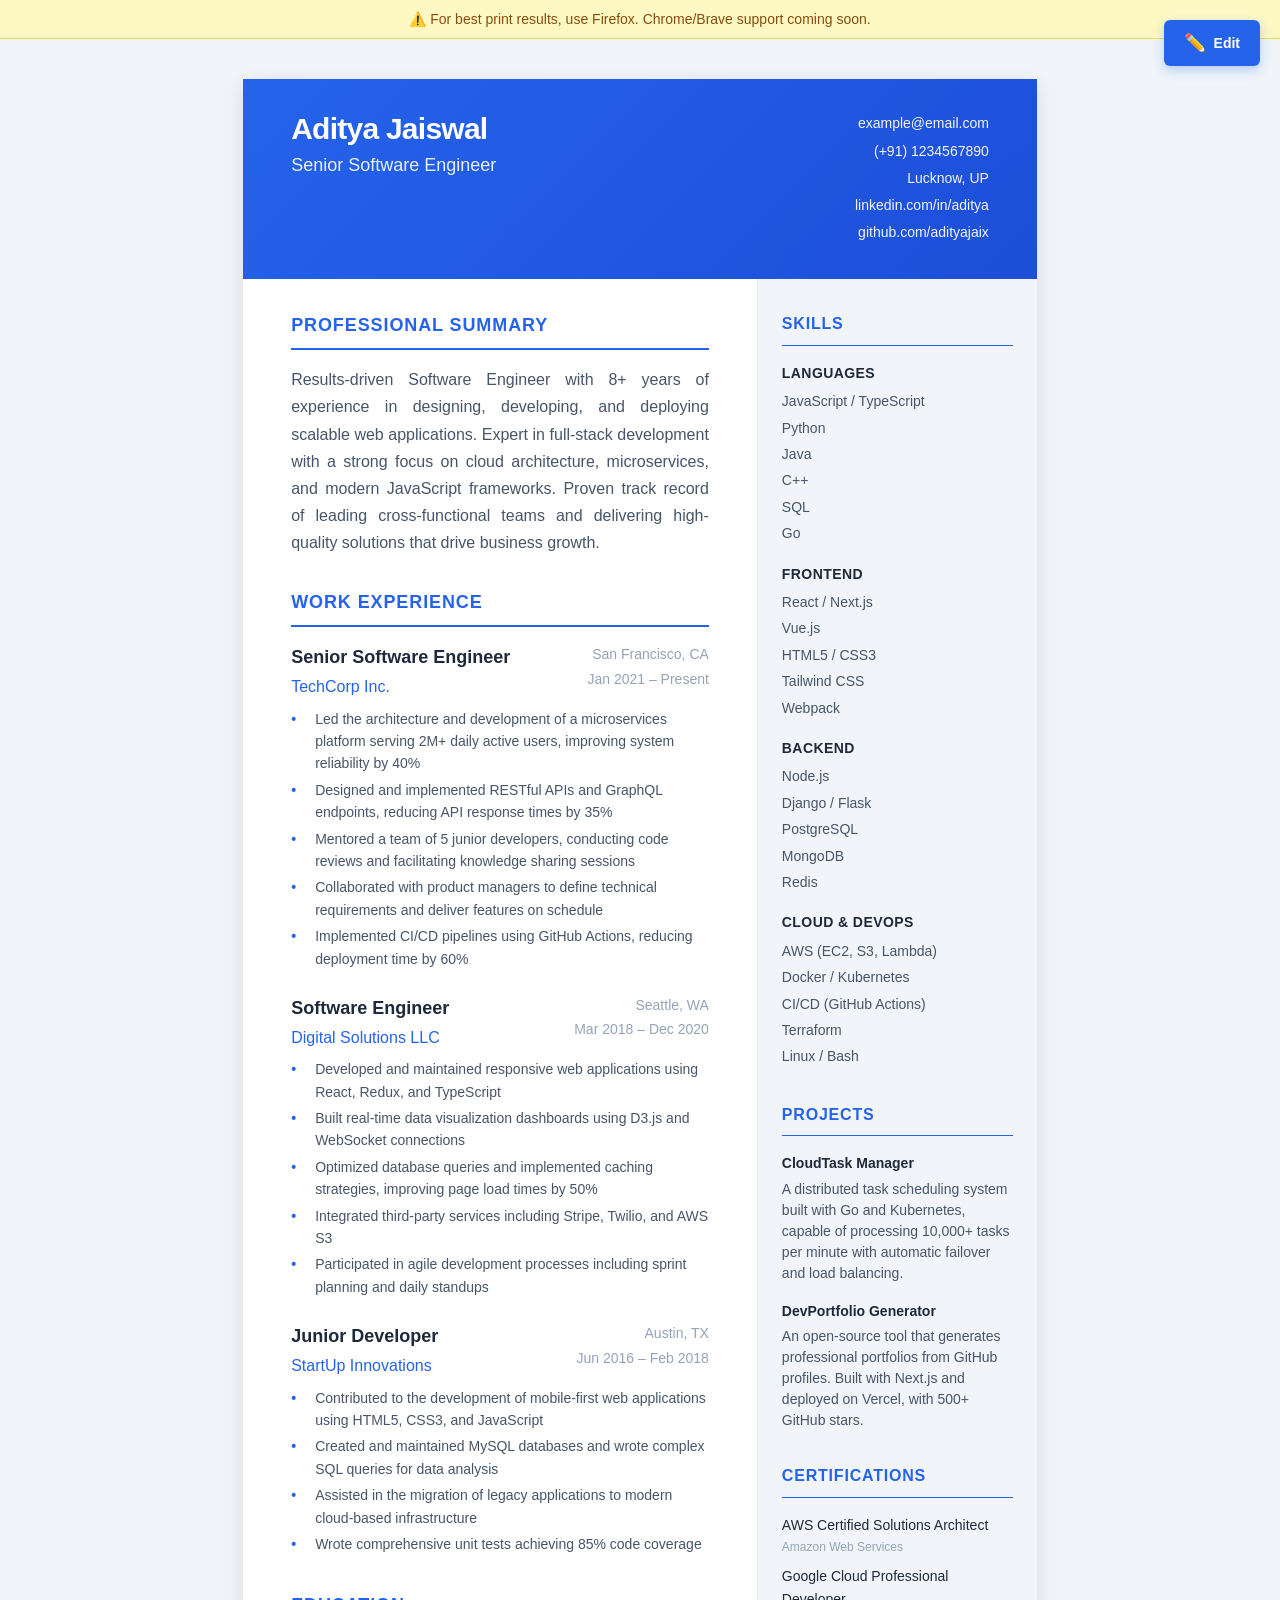
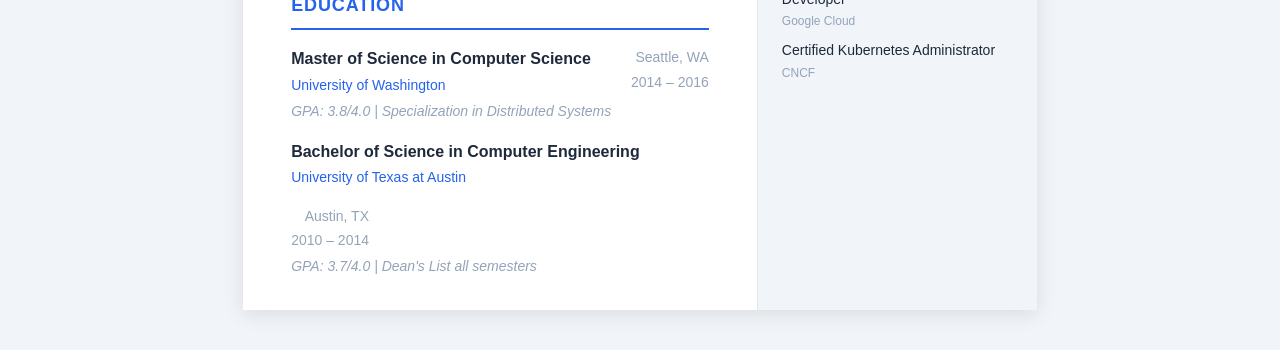
==== commit f2812797: "added crome browser warning" ====
--- a/index.html
+++ b/index.html
@@ -9,6 +9,10 @@
 </head>
 
 <body>
+    <div class="browser-warning">
+    ⚠️ For best print results, use Firefox. 
+    Chrome/Brave support coming soon.
+</div>
     <!-- Toggle Button for Edit Panel -->
     <button class="edit-toggle" id="edit-toggle" title="Toggle Edit Mode">
         <span class="toggle-icon">✏️</span>
--- a/styles.css
+++ b/styles.css
@@ -66,6 +66,15 @@
     min-height: 100vh;
 }
 
+.browser-warning {
+    background: #fef9c3;
+    color: #854d0e;
+    text-align: center;
+    padding: 8px 16px;
+    font-size: 0.875rem;
+    border-bottom: 1px solid #fde047;
+}
+
 /* ========================================
    Edit Toggle Button
    ======================================== */
@@ -727,6 +736,10 @@
         background: white;
     }
 
+    @media print {
+    .browser-warning { display: none; }
+}
+
     .edit-toggle,
     .edit-panel {
         display: none !important;
